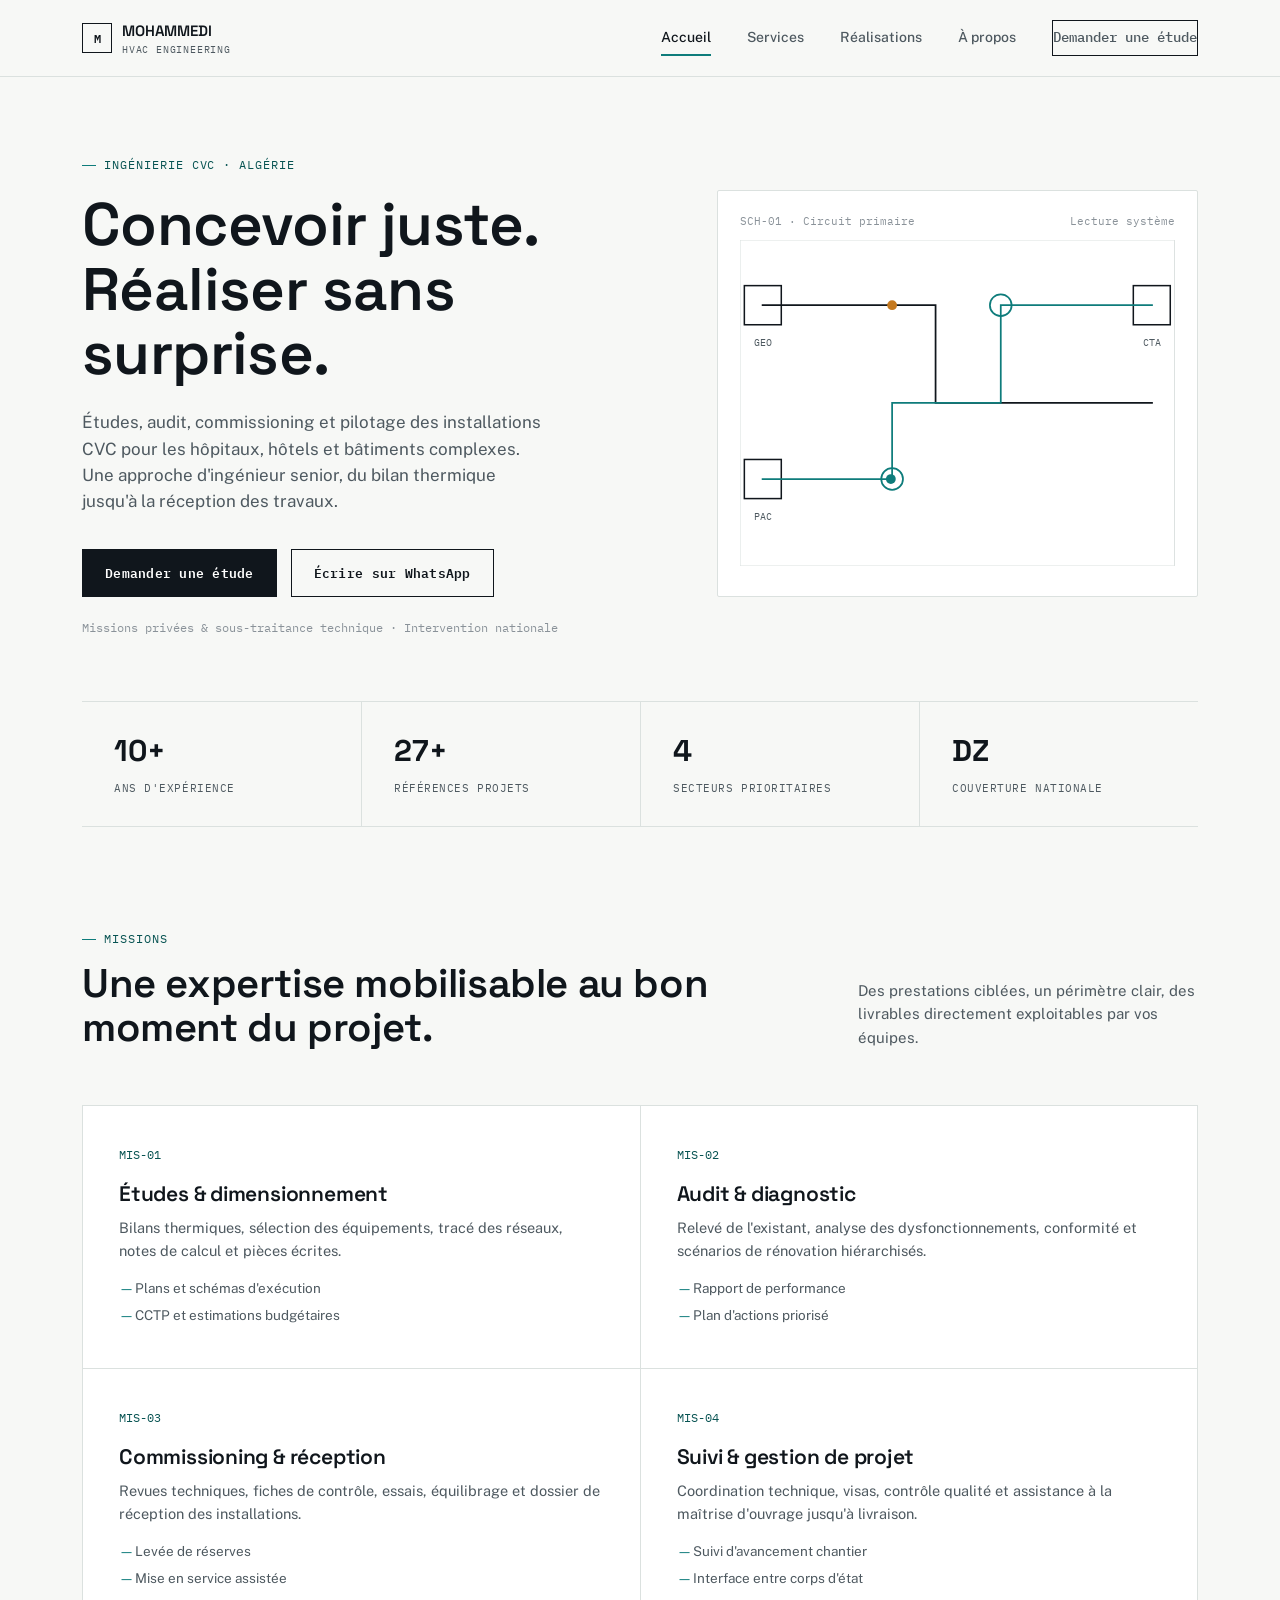
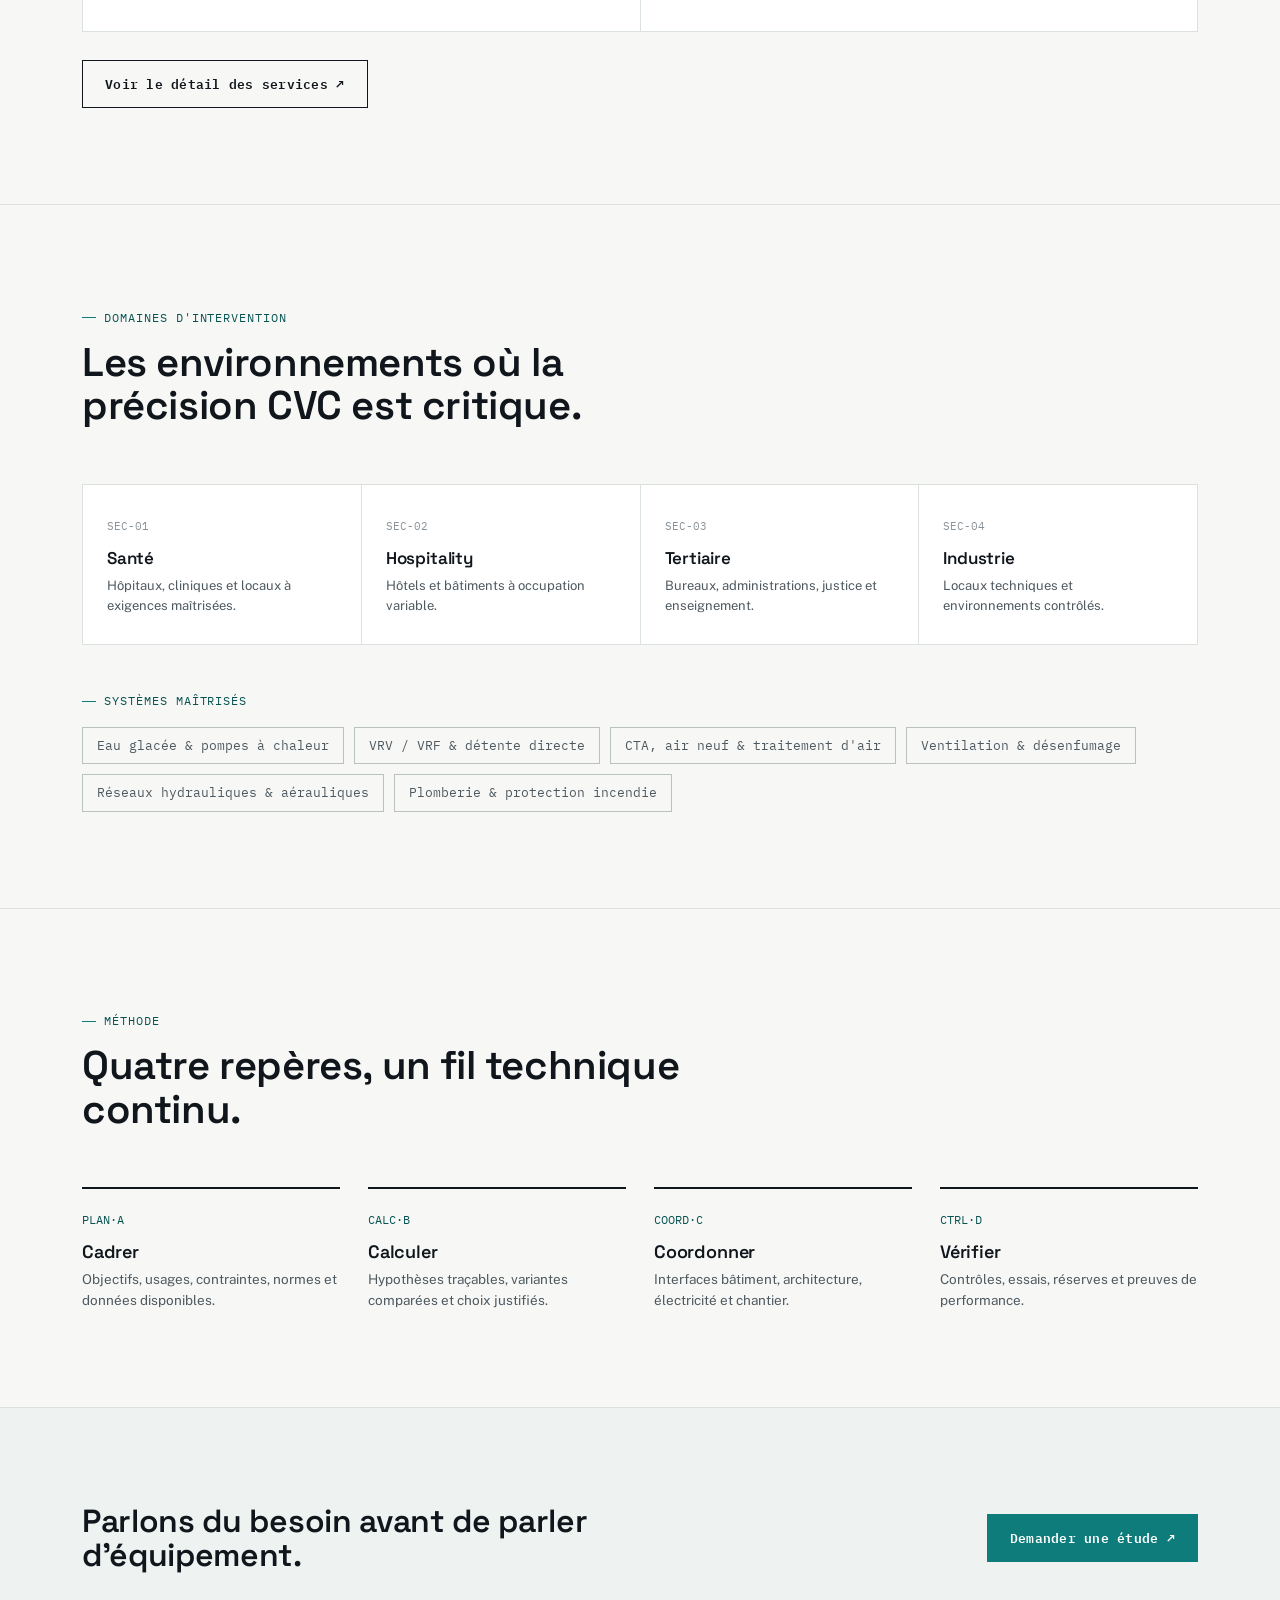
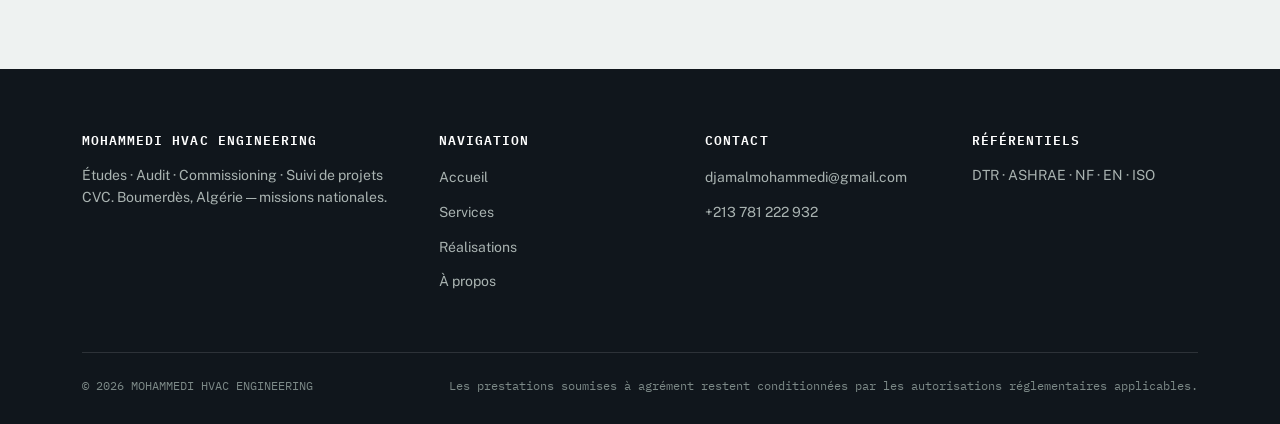
==== index.html @ 664d371e "Site MOHAMMEDI HVAC ENGINEERING" ====
<!doctype html>
<html lang="fr">
<head>
<meta charset="utf-8">
<meta name="viewport" content="width=device-width, initial-scale=1">
<title>MOHAMMEDI HVAC ENGINEERING — Ingénierie CVC en Algérie</title>
<meta name="description" content="Études, audit, commissioning et suivi de projets CVC pour la santé, l'hôtellerie et les bâtiments complexes. Ingénieur senior basé à Boumerdès, missions dans toute l'Algérie.">
<link rel="canonical" href="https://www.mohammedi-hvac-engineering.dz/">
<link rel="preconnect" href="https://fonts.googleapis.com">
<link rel="preconnect" href="https://fonts.gstatic.com" crossorigin>
<link href="https://fonts.googleapis.com/css2?family=Space+Grotesk:wght@500;600;700&family=Public+Sans:wght@400;500;600&family=IBM+Plex+Mono:wght@400;500;600&display=swap" rel="stylesheet">
<link rel="stylesheet" href="styles.css">
<link rel="stylesheet" href="components.css">
</head>
<body>

<header class="site-header">
  <div class="wrap">
    <a class="logo" href="index.html">
      <span class="logo-mark">M</span>
      <span>MOHAMMEDI<br><small>HVAC Engineering</small></span>
    </a>
    <nav class="main-nav" aria-label="Navigation principale">
      <a href="index.html" aria-current="page">Accueil</a>
      <a href="services.html">Services</a>
      <a href="realisations.html">Réalisations</a>
      <a href="apropos.html">À propos</a>
      <a href="contact.html" class="nav-cta">Demander une étude</a>
    </nav>
    <button class="nav-toggle" aria-label="Ouvrir le menu" aria-expanded="false">
      <span></span><span></span><span></span>
    </button>
  </div>
</header>

<main>

  <!-- HERO -->
  <section class="hero">
    <div class="wrap hero-grid">
      <div>
        <span class="tag">Ingénierie CVC · Algérie</span>
        <h1>Concevoir juste.<br>Réaliser sans surprise.</h1>
        <p class="lede">Études, audit, commissioning et pilotage des installations CVC pour les hôpitaux, hôtels et bâtiments complexes. Une approche d'ingénieur senior, du bilan thermique jusqu'à la réception des travaux.</p>
        <div class="hero-actions">
          <a href="contact.html" class="btn btn-primary">Demander une étude</a>
          <a href="https://wa.me/213781222932" class="btn btn-ghost">Écrire sur WhatsApp</a>
        </div>
        <p class="hero-note">Missions privées &amp; sous-traitance technique · Intervention nationale</p>
      </div>

      <div class="hero-diagram" aria-hidden="true">
        <div class="diagram-label"><span>SCH-01 · Circuit primaire</span><span>Lecture système</span></div>
        <svg viewBox="0 0 400 300" xmlns="http://www.w3.org/2000/svg">
          <defs>
            <path id="pipeA" d="M20,60 H180 V150 H380" fill="none"/>
            <path id="pipeB" d="M20,220 H140 V150 H240 V60 H380" fill="none"/>
          </defs>
          <!-- grille -->
          <g stroke="#DBE1DF" stroke-width="1">
            <line x1="0" y1="0" x2="400" y2="0"/><line x1="0" y1="300" x2="400" y2="300"/>
            <line x1="0" y1="0" x2="0" y2="300"/><line x1="400" y1="0" x2="400" y2="300"/>
          </g>
          <!-- équipements -->
          <rect x="4" y="42" width="34" height="36" fill="#FFFFFF" stroke="#10161C" stroke-width="1.4"/>
          <text x="21" y="98" font-family="IBM Plex Mono" font-size="9" fill="#4E5960" text-anchor="middle">GEO</text>

          <rect x="4" y="202" width="34" height="36" fill="#FFFFFF" stroke="#10161C" stroke-width="1.4"/>
          <text x="21" y="258" font-family="IBM Plex Mono" font-size="9" fill="#4E5960" text-anchor="middle">PAC</text>

          <circle cx="240" cy="60" r="10" fill="#FFFFFF" stroke="#0E7C7B" stroke-width="1.6"/>
          <circle cx="140" cy="220" r="10" fill="#FFFFFF" stroke="#0E7C7B" stroke-width="1.6"/>

          <rect x="362" y="42" width="34" height="36" fill="#FFFFFF" stroke="#10161C" stroke-width="1.4"/>
          <text x="379" y="98" font-family="IBM Plex Mono" font-size="9" fill="#4E5960" text-anchor="middle">CTA</text>

          <!-- tracés -->
          <path d="M20,60 H180 V150 H380" fill="none" stroke="#10161C" stroke-width="1.6"/>
          <path d="M20,220 H140 V150 H240 V60 H380" fill="none" stroke="#0E7C7B" stroke-width="1.6"/>

          <circle r="4.5" fill="#C4791F">
            <animateMotion dur="6s" repeatCount="indefinite" path="M20,60 H180 V150 H380"/>
          </circle>
          <circle r="4.5" fill="#0E7C7B">
            <animateMotion dur="7s" repeatCount="indefinite" path="M20,220 H140 V150 H240 V60 H380"/>
          </circle>
        </svg>
      </div>
    </div>

    <div class="wrap">
      <div class="stats-bar">
        <div><b>10+</b><span>Ans d'expérience</span></div>
        <div><b>27+</b><span>Références projets</span></div>
        <div><b>4</b><span>Secteurs prioritaires</span></div>
        <div><b>DZ</b><span>Couverture nationale</span></div>
      </div>
    </div>
  </section>

  <!-- SERVICES -->
  <section id="services">
    <div class="wrap">
      <div class="section-head">
        <div>
          <span class="tag">Missions</span>
          <h2>Une expertise mobilisable au bon moment du projet.</h2>
        </div>
        <p class="desc">Des prestations ciblées, un périmètre clair, des livrables directement exploitables par vos équipes.</p>
      </div>

      <div class="service-grid">
        <div class="service-card">
          <span class="code">MIS-01</span>
          <h3>Études &amp; dimensionnement</h3>
          <p>Bilans thermiques, sélection des équipements, tracé des réseaux, notes de calcul et pièces écrites.</p>
          <ul>
            <li>Plans et schémas d'exécution</li>
            <li>CCTP et estimations budgétaires</li>
          </ul>
        </div>
        <div class="service-card">
          <span class="code">MIS-02</span>
          <h3>Audit &amp; diagnostic</h3>
          <p>Relevé de l'existant, analyse des dysfonctionnements, conformité et scénarios de rénovation hiérarchisés.</p>
          <ul>
            <li>Rapport de performance</li>
            <li>Plan d'actions priorisé</li>
          </ul>
        </div>
        <div class="service-card">
          <span class="code">MIS-03</span>
          <h3>Commissioning &amp; réception</h3>
          <p>Revues techniques, fiches de contrôle, essais, équilibrage et dossier de réception des installations.</p>
          <ul>
            <li>Levée de réserves</li>
            <li>Mise en service assistée</li>
          </ul>
        </div>
        <div class="service-card">
          <span class="code">MIS-04</span>
          <h3>Suivi &amp; gestion de projet</h3>
          <p>Coordination technique, visas, contrôle qualité et assistance à la maîtrise d'ouvrage jusqu'à livraison.</p>
          <ul>
            <li>Suivi d'avancement chantier</li>
            <li>Interface entre corps d'état</li>
          </ul>
        </div>
      </div>

      <p style="margin-top:28px;"><a href="services.html" class="btn btn-ghost">Voir le détail des services ↗</a></p>
    </div>
  </section>

  <!-- SECTEURS -->
  <section id="secteurs">
    <div class="wrap">
      <div class="section-head">
        <div>
          <span class="tag">Domaines d'intervention</span>
          <h2>Les environnements où la précision CVC est critique.</h2>
        </div>
      </div>

      <div class="sector-grid">
        <div class="sector-card">
          <span class="code">SEC-01</span>
          <h4>Santé</h4>
          <p>Hôpitaux, cliniques et locaux à exigences maîtrisées.</p>
        </div>
        <div class="sector-card">
          <span class="code">SEC-02</span>
          <h4>Hospitality</h4>
          <p>Hôtels et bâtiments à occupation variable.</p>
        </div>
        <div class="sector-card">
          <span class="code">SEC-03</span>
          <h4>Tertiaire</h4>
          <p>Bureaux, administrations, justice et enseignement.</p>
        </div>
        <div class="sector-card">
          <span class="code">SEC-04</span>
          <h4>Industrie</h4>
          <p>Locaux techniques et environnements contrôlés.</p>
        </div>
      </div>

      <div style="margin-top:40px;">
        <span class="tag" style="margin-bottom:16px; display:inline-flex;">Systèmes maîtrisés</span>
        <div class="system-tags">
          <span>Eau glacée &amp; pompes à chaleur</span>
          <span>VRV / VRF &amp; détente directe</span>
          <span>CTA, air neuf &amp; traitement d'air</span>
          <span>Ventilation &amp; désenfumage</span>
          <span>Réseaux hydrauliques &amp; aérauliques</span>
          <span>Plomberie &amp; protection incendie</span>
        </div>
      </div>
    </div>
  </section>

  <!-- MÉTHODE -->
  <section id="methode">
    <div class="wrap">
      <div class="section-head">
        <div>
          <span class="tag">Méthode</span>
          <h2>Quatre repères, un fil technique continu.</h2>
        </div>
      </div>

      <div class="method-list">
        <div class="method-item">
          <span class="code">PLAN·A</span>
          <h4>Cadrer</h4>
          <p>Objectifs, usages, contraintes, normes et données disponibles.</p>
        </div>
        <div class="method-item">
          <span class="code">CALC·B</span>
          <h4>Calculer</h4>
          <p>Hypothèses traçables, variantes comparées et choix justifiés.</p>
        </div>
        <div class="method-item">
          <span class="code">COORD·C</span>
          <h4>Coordonner</h4>
          <p>Interfaces bâtiment, architecture, électricité et chantier.</p>
        </div>
        <div class="method-item">
          <span class="code">CTRL·D</span>
          <h4>Vérifier</h4>
          <p>Contrôles, essais, réserves et preuves de performance.</p>
        </div>
      </div>
    </div>
  </section>

  <!-- CTA -->
  <section class="cta-band">
    <div class="wrap cta-inner">
      <h2>Parlons du besoin avant de parler d'équipement.</h2>
      <a href="contact.html" class="btn btn-accent">Demander une étude ↗</a>
    </div>
  </section>

</main>

<footer class="site-footer">
  <div class="wrap">
    <div class="footer-top">
      <div>
        <h4>MOHAMMEDI HVAC ENGINEERING</h4>
        <p>Études · Audit · Commissioning · Suivi de projets CVC. Boumerdès, Algérie — missions nationales.</p>
      </div>
      <div>
        <h4>Navigation</h4>
        <ul>
          <li><a href="index.html">Accueil</a></li>
          <li><a href="services.html">Services</a></li>
          <li><a href="realisations.html">Réalisations</a></li>
          <li><a href="apropos.html">À propos</a></li>
        </ul>
      </div>
      <div>
        <h4>Contact</h4>
        <ul>
          <li><a href="mailto:djamalmohammedi@gmail.com">djamalmohammedi@gmail.com</a></li>
          <li><a href="https://wa.me/213781222932">+213 781 222 932</a></li>
        </ul>
      </div>
      <div>
        <h4>Référentiels</h4>
        <p>DTR · ASHRAE · NF · EN · ISO</p>
      </div>
    </div>
    <div class="footer-bottom">
      <span>© 2026 MOHAMMEDI HVAC ENGINEERING</span>
      <span>Les prestations soumises à agrément restent conditionnées par les autorisations réglementaires applicables.</span>
    </div>
  </div>
</footer>

<script src="nav.js"></script>
</body>
</html>
---- styles.css ----
/* ==========================================================================
   MOHAMMEDI HVAC ENGINEERING — design system
   Concept : feuille de calcul technique / plan d'exécution CVC
   ========================================================================== */

:root{
  --bg:        #F7F8F6;
  --surface:   #FFFFFF;
  --panel:     #EEF2F1;
  --ink:       #10161C;
  --ink-soft:  #4E5960;
  --ink-faint: #8A9299;
  --line:      #DBE1DF;
  --line-strong: #B9C2BF;
  --accent:    #0E7C7B;   /* eau glacée / teal technique */
  --accent-ink:#075352;
  --signal:    #C4791F;   /* cuivre / repère actif, usage rare */
  --radius:    2px;

  --font-display: "Space Grotesk", "Arial Narrow", sans-serif;
  --font-body:    "Public Sans", -apple-system, BlinkMacSystemFont, "Segoe UI", sans-serif;
  --font-mono:    "IBM Plex Mono", "SFMono-Regular", Consolas, monospace;
}

*{ box-sizing:border-box; }
html{ scroll-behavior:smooth; }
body{
  margin:0;
  background:var(--bg);
  color:var(--ink);
  font-family:var(--font-body);
  font-size:16px;
  line-height:1.55;
  -webkit-font-smoothing:antialiased;
}
img{ max-width:100%; display:block; }
a{ color:inherit; text-decoration:none; }
h1,h2,h3,h4{ font-family:var(--font-display); font-weight:600; line-height:1.08; margin:0; letter-spacing:-0.01em; }
p{ margin:0; }
ul{ margin:0; padding:0; list-style:none; }
button{ font-family:inherit; cursor:pointer; }

:focus-visible{ outline:2px solid var(--accent); outline-offset:3px; }

.wrap{ max-width:1180px; margin:0 auto; padding:0 32px; }
@media (max-width:640px){ .wrap{ padding:0 20px; } }

/* — eyebrow / code de repère type plan technique — */
.tag{
  font-family:var(--font-mono);
  font-size:12px;
  letter-spacing:.08em;
  text-transform:uppercase;
  color:var(--accent-ink);
  display:inline-flex;
  align-items:center;
  gap:8px;
}
.tag::before{
  content:"";
  width:14px; height:1px;
  background:var(--accent);
  display:inline-block;
}

/* ==========================================================================
   Header
   ========================================================================== */
.site-header{
  position:sticky; top:0; z-index:50;
  background:rgba(247,248,246,.92);
  backdrop-filter:blur(8px);
  border-bottom:1px solid var(--line);
}
.site-header .wrap{
  display:flex; align-items:center; justify-content:space-between;
  height:76px;
}
.logo{
  display:flex; align-items:center; gap:10px;
  font-family:var(--font-display); font-weight:600; font-size:15px;
  letter-spacing:-.01em;
}
.logo-mark{
  width:30px; height:30px;
  border:1.5px solid var(--ink);
  display:flex; align-items:center; justify-content:center;
  font-family:var(--font-mono); font-size:12px; font-weight:600;
  flex-shrink:0;
}
.logo small{
  display:block; font-family:var(--font-mono); font-weight:400;
  font-size:10px; letter-spacing:.08em; color:var(--ink-soft); text-transform:uppercase;
}
.main-nav{ display:flex; align-items:center; gap:36px; }
.main-nav a{
  font-size:14px; color:var(--ink-soft); font-weight:500;
  position:relative; padding:6px 0;
}
.main-nav a:hover, .main-nav a[aria-current="page"]{ color:var(--ink); }
.main-nav a[aria-current="page"]::after{
  content:""; position:absolute; left:0; right:0; bottom:-1px; height:2px; background:var(--accent);
}
.nav-cta{
  border:1px solid var(--ink); padding:9px 16px;
  font-size:13px; font-weight:600; font-family:var(--font-mono);
}
.nav-cta:hover{ background:var(--ink); color:var(--surface); }
.nav-toggle{ display:none; background:none; border:0; padding:8px; }
.nav-toggle span{ display:block; width:22px; height:2px; background:var(--ink); margin:5px 0; }

@media (max-width:900px){
  .main-nav{
    position:fixed; inset:76px 0 0 0; background:var(--surface);
    flex-direction:column; align-items:flex-start; gap:0;
    padding:12px 24px; transform:translateY(-8px); opacity:0; pointer-events:none;
    transition:opacity .2s ease, transform .2s ease;
  }
  .main-nav.open{ opacity:1; pointer-events:auto; transform:translateY(0); }
  .main-nav a{ width:100%; padding:16px 0; border-bottom:1px solid var(--line); font-size:16px; }
  .nav-cta{ margin-top:16px; text-align:center; }
  .nav-toggle{ display:block; }
}

/* ==========================================================================
   Boutons
   ========================================================================== */
.btn{
  display:inline-flex; align-items:center; gap:10px;
  font-family:var(--font-mono); font-size:13px; font-weight:600;
  letter-spacing:.02em; padding:13px 22px; border:1px solid var(--ink);
  transition:background .15s ease, color .15s ease, border-color .15s ease;
}
.btn-primary{ background:var(--ink); color:var(--surface); }
.btn-primary:hover{ background:var(--accent-ink); border-color:var(--accent-ink); }
.btn-ghost:hover{ background:var(--ink); color:var(--surface); }
.btn-accent{ background:var(--accent); border-color:var(--accent); color:var(--surface); }
.btn-accent:hover{ background:var(--accent-ink); border-color:var(--accent-ink); }

/* ==========================================================================
   Sections communes
   ========================================================================== */
section{ padding:96px 0; border-bottom:1px solid var(--line); }
section:last-of-type{ border-bottom:none; }
.section-head{
  display:flex; justify-content:space-between; align-items:flex-end; gap:32px;
  margin-bottom:56px; flex-wrap:wrap;
}
.section-head h2{ font-size:clamp(28px,3.4vw,40px); max-width:640px; margin-top:14px; }
.section-head .desc{ max-width:340px; color:var(--ink-soft); font-size:15px; }

.grid-frame{
  border:1px solid var(--line); border-radius:var(--radius);
}

/* ==========================================================================
   Page hero générique (pages secondaires)
   ========================================================================== */
.page-hero{ padding:64px 0 56px; border-bottom:1px solid var(--line); }
.page-hero h1{ font-size:clamp(32px,4.4vw,52px); margin-top:16px; max-width:760px; }
.page-hero .lede{ margin-top:20px; max-width:620px; color:var(--ink-soft); font-size:17px; }
.breadcrumb{ font-family:var(--font-mono); font-size:12px; color:var(--ink-faint); margin-bottom:10px; }
.breadcrumb a:hover{ color:var(--accent-ink); }

/* ==========================================================================
   Footer
   ========================================================================== */
.site-footer{ background:var(--ink); color:#C9D1CF; padding:64px 0 28px; }
.footer-top{
  display:grid; grid-template-columns:1.4fr 1fr 1fr 1fr; gap:40px;
  padding-bottom:48px; border-bottom:1px solid rgba(255,255,255,.12);
}
.footer-top h4{ color:#fff; font-size:13px; font-family:var(--font-mono); text-transform:uppercase; letter-spacing:.08em; margin-bottom:18px; }
.footer-top a, .footer-top p{ color:#A9B3B1; font-size:14px; }
.footer-top li{ margin-bottom:10px; }
.footer-top a:hover{ color:#fff; }
.footer-bottom{
  display:flex; justify-content:space-between; align-items:center; padding-top:24px;
  font-family:var(--font-mono); font-size:12px; color:#7C8987; flex-wrap:wrap; gap:12px;
}
@media (max-width:800px){
  .footer-top{ grid-template-columns:1fr 1fr; }
}
@media (max-width:520px){
  .footer-top{ grid-template-columns:1fr; }
}

/* ==========================================================================
   Utilitaires d'accessibilité / mouvement
   ========================================================================== */
@media (prefers-reduced-motion: reduce){
  *{ animation-duration:.001ms !important; animation-iteration-count:1 !important; transition-duration:.001ms !important; scroll-behavior:auto !important; }
}
---- components.css ----
/* ==========================================================================
   Hero (accueil)
   ========================================================================== */
.hero{ padding:72px 0 0; border-bottom:none; }
.hero-grid{
  display:grid; grid-template-columns:1.1fr .9fr; gap:48px; align-items:center;
  padding-bottom:64px;
}
.hero h1{
  font-size:clamp(36px,5vw,60px); margin-top:18px; max-width:600px;
}
.hero .lede{ margin-top:22px; max-width:460px; color:var(--ink-soft); font-size:17px; }
.hero-actions{ display:flex; gap:14px; margin-top:34px; flex-wrap:wrap; }
.hero-note{ margin-top:22px; font-family:var(--font-mono); font-size:12px; color:var(--ink-faint); }

.hero-diagram{
  border:1px solid var(--line); background:var(--surface); border-radius:var(--radius);
  padding:22px; position:relative;
}
.hero-diagram .diagram-label{
  font-family:var(--font-mono); font-size:11px; color:var(--ink-faint);
  display:flex; justify-content:space-between; margin-bottom:10px;
}
.flow-dot{ animation:travel 6s linear infinite; }
.flow-dot2{ animation:travel2 7s linear infinite; }
@keyframes travel{
  0%{ offset-distance:0%; }
  100%{ offset-distance:100%; }
}
@keyframes travel2{
  0%{ offset-distance:0%; }
  100%{ offset-distance:100%; }
}

@media (max-width:900px){
  .hero-grid{ grid-template-columns:1fr; }
}

/* ==========================================================================
   Barre de repères chiffrés
   ========================================================================== */
.stats-bar{
  display:grid; grid-template-columns:repeat(4,1fr);
  border-top:1px solid var(--line); border-bottom:1px solid var(--line);
}
.stats-bar div{
  padding:26px 32px; border-left:1px solid var(--line);
}
.stats-bar div:first-child{ border-left:none; }
.stats-bar b{ font-family:var(--font-display); font-size:30px; display:block; }
.stats-bar span{ font-family:var(--font-mono); font-size:11px; color:var(--ink-soft); text-transform:uppercase; letter-spacing:.05em; }
@media (max-width:800px){
  .stats-bar{ grid-template-columns:repeat(2,1fr); }
  .stats-bar div:nth-child(3){ border-left:none; }
}

/* ==========================================================================
   Cartes services
   ========================================================================== */
.service-grid{ display:grid; grid-template-columns:repeat(2,1fr); gap:1px; background:var(--line); border:1px solid var(--line); }
.service-card{ background:var(--surface); padding:36px; position:relative; }
.service-card .code{ font-family:var(--font-mono); font-size:12px; color:var(--accent-ink); }
.service-card h3{ font-size:21px; margin-top:16px; }
.service-card p{ margin-top:12px; color:var(--ink-soft); font-size:14.5px; }
.service-card ul{ margin-top:16px; }
.service-card li{ font-size:13.5px; color:var(--ink-soft); padding-left:16px; position:relative; margin-bottom:6px; }
.service-card li::before{ content:"—"; position:absolute; left:0; color:var(--accent); }
@media (max-width:700px){ .service-grid{ grid-template-columns:1fr; } }

/* ==========================================================================
   Secteurs
   ========================================================================== */
.sector-grid{ display:grid; grid-template-columns:repeat(4,1fr); gap:1px; background:var(--line); border:1px solid var(--line); }
.sector-card{ background:var(--surface); padding:28px 24px; }
.sector-card .code{ font-family:var(--font-mono); font-size:11px; color:var(--ink-faint); }
.sector-card h4{ font-size:17px; margin-top:12px; }
.sector-card p{ font-size:13px; color:var(--ink-soft); margin-top:8px; }
@media (max-width:900px){ .sector-grid{ grid-template-columns:repeat(2,1fr); } }

/* ==========================================================================
   Méthode (repères de plan : PLAN / CALC / COORD / CTRL)
   ========================================================================== */
.method-list{ display:grid; grid-template-columns:repeat(4,1fr); gap:28px; }
.method-item{ border-top:2px solid var(--ink); padding-top:18px; }
.method-item .code{ font-family:var(--font-mono); font-size:12px; color:var(--accent-ink); }
.method-item h4{ font-size:18px; margin-top:10px; }
.method-item p{ font-size:13.5px; color:var(--ink-soft); margin-top:8px; }
@media (max-width:800px){ .method-list{ grid-template-columns:1fr 1fr; } }
@media (max-width:520px){ .method-list{ grid-template-columns:1fr; } }

/* ==========================================================================
   Systèmes maîtrisés (tags techniques)
   ========================================================================== */
.system-tags{ display:flex; flex-wrap:wrap; gap:10px; }
.system-tags span{
  font-family:var(--font-mono); font-size:12.5px; border:1px solid var(--line-strong);
  padding:8px 14px; color:var(--ink-soft);
}

/* ==========================================================================
   Réalisations — cartes illustrées (schémas au trait, pas de photos)
   ========================================================================== */
.project-grid{ display:grid; grid-template-columns:repeat(3,1fr); gap:24px; }
.project-card{ border:1px solid var(--line); background:var(--surface); }
.project-card .illus{
  aspect-ratio:4/3; border-bottom:1px solid var(--line); background:var(--panel);
  display:flex; align-items:center; justify-content:center; padding:24px;
}
.project-card .illus svg{ width:100%; height:100%; }
.project-card .info{ padding:20px 22px 24px; }
.project-card .cat{ font-family:var(--font-mono); font-size:11px; color:var(--accent-ink); text-transform:uppercase; letter-spacing:.05em; }
.project-card h3{ font-size:17px; margin-top:10px; }
.project-card p{ font-size:13.5px; color:var(--ink-soft); margin-top:8px; }
@media (max-width:900px){ .project-grid{ grid-template-columns:1fr 1fr; } }
@media (max-width:600px){ .project-grid{ grid-template-columns:1fr; } }

/* ==========================================================================
   Bio / à propos
   ========================================================================== */
.bio-grid{ display:grid; grid-template-columns:.8fr 1.2fr; gap:56px; align-items:start; }
.bio-card{ border:1px solid var(--line); padding:28px; background:var(--surface); }
.bio-card .initials{
  width:56px; height:56px; border:1.5px solid var(--ink); display:flex; align-items:center; justify-content:center;
  font-family:var(--font-display); font-weight:600; font-size:18px; margin-bottom:18px;
}
.bio-card h3{ font-size:20px; }
.bio-card .role{ font-family:var(--font-mono); font-size:12px; color:var(--ink-soft); margin-top:6px; }
.bio-card .refs{ margin-top:20px; font-family:var(--font-mono); font-size:11.5px; color:var(--ink-faint); border-top:1px solid var(--line); padding-top:16px; }
.bio-body p{ color:var(--ink-soft); margin-bottom:16px; font-size:15.5px; }
.bio-body p:last-child{ margin-bottom:0; }
@media (max-width:800px){ .bio-grid{ grid-template-columns:1fr; } }

.timeline{ margin-top:8px; }
.timeline li{
  display:grid; grid-template-columns:120px 1fr; gap:20px; padding:16px 0; border-top:1px solid var(--line);
}
.timeline li:last-child{ border-bottom:1px solid var(--line); }
.timeline .yr{ font-family:var(--font-mono); font-size:13px; color:var(--accent-ink); }
.timeline .txt{ font-size:14.5px; color:var(--ink-soft); }

/* ==========================================================================
   Contact
   ========================================================================== */
.contact-grid{ display:grid; grid-template-columns:.85fr 1.15fr; gap:56px; }
.contact-info h2{ font-size:clamp(26px,3vw,34px); }
.contact-info .lede{ margin-top:16px; color:var(--ink-soft); font-size:15.5px; max-width:420px; }
.contact-line{ display:flex; align-items:center; gap:12px; margin-top:22px; font-family:var(--font-mono); font-size:14px; }
.contact-line a:hover{ color:var(--accent-ink); }
.contact-meta{ margin-top:40px; padding-top:24px; border-top:1px solid var(--line); font-size:13.5px; color:var(--ink-soft); }

.form-panel{ border:1px solid var(--line); background:var(--surface); padding:32px; }
.field{ margin-bottom:20px; }
.field label{ display:block; font-family:var(--font-mono); font-size:11.5px; text-transform:uppercase; letter-spacing:.05em; color:var(--ink-soft); margin-bottom:8px; }
.field input, .field select, .field textarea{
  width:100%; border:1px solid var(--line-strong); background:var(--bg); padding:12px 14px;
  font-family:var(--font-body); font-size:14.5px; color:var(--ink); border-radius:var(--radius);
}
.field textarea{ resize:vertical; min-height:110px; }
.field input:focus, .field select:focus, .field textarea:focus{ outline:2px solid var(--accent); outline-offset:1px; border-color:var(--accent); }
.form-actions{ display:flex; gap:12px; flex-wrap:wrap; margin-top:6px; }
.form-note{ margin-top:16px; font-size:12.5px; color:var(--ink-faint); }
.form-status{ margin-top:14px; font-family:var(--font-mono); font-size:12.5px; color:var(--accent-ink); min-height:16px; }
@media (max-width:800px){ .contact-grid{ grid-template-columns:1fr; } }

/* ==========================================================================
   CTA bande finale
   ========================================================================== */
.cta-band{ background:var(--panel); text-align:left; }
.cta-inner{ display:flex; justify-content:space-between; align-items:center; gap:24px; flex-wrap:wrap; }
.cta-inner h2{ font-size:clamp(24px,3vw,32px); max-width:520px; }
@media (max-width:700px){ .cta-inner{ flex-direction:column; align-items:flex-start; } }
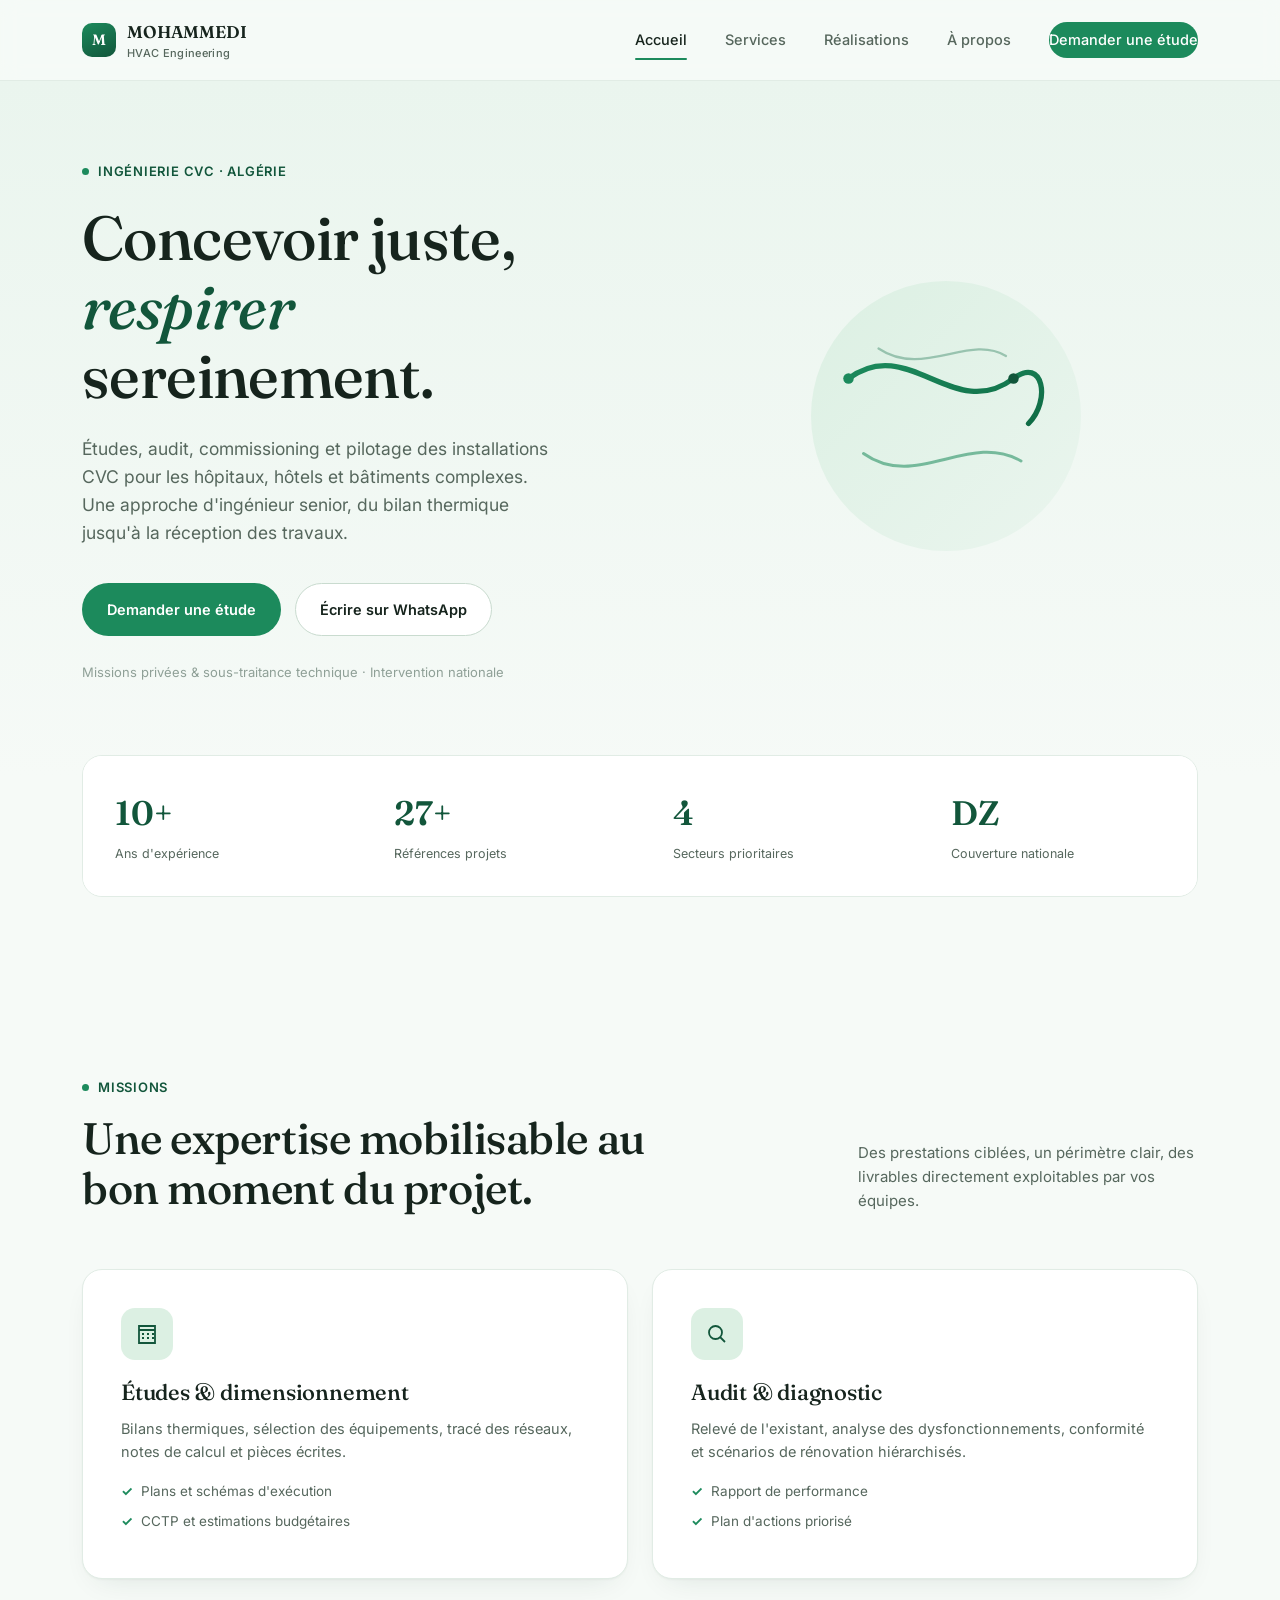
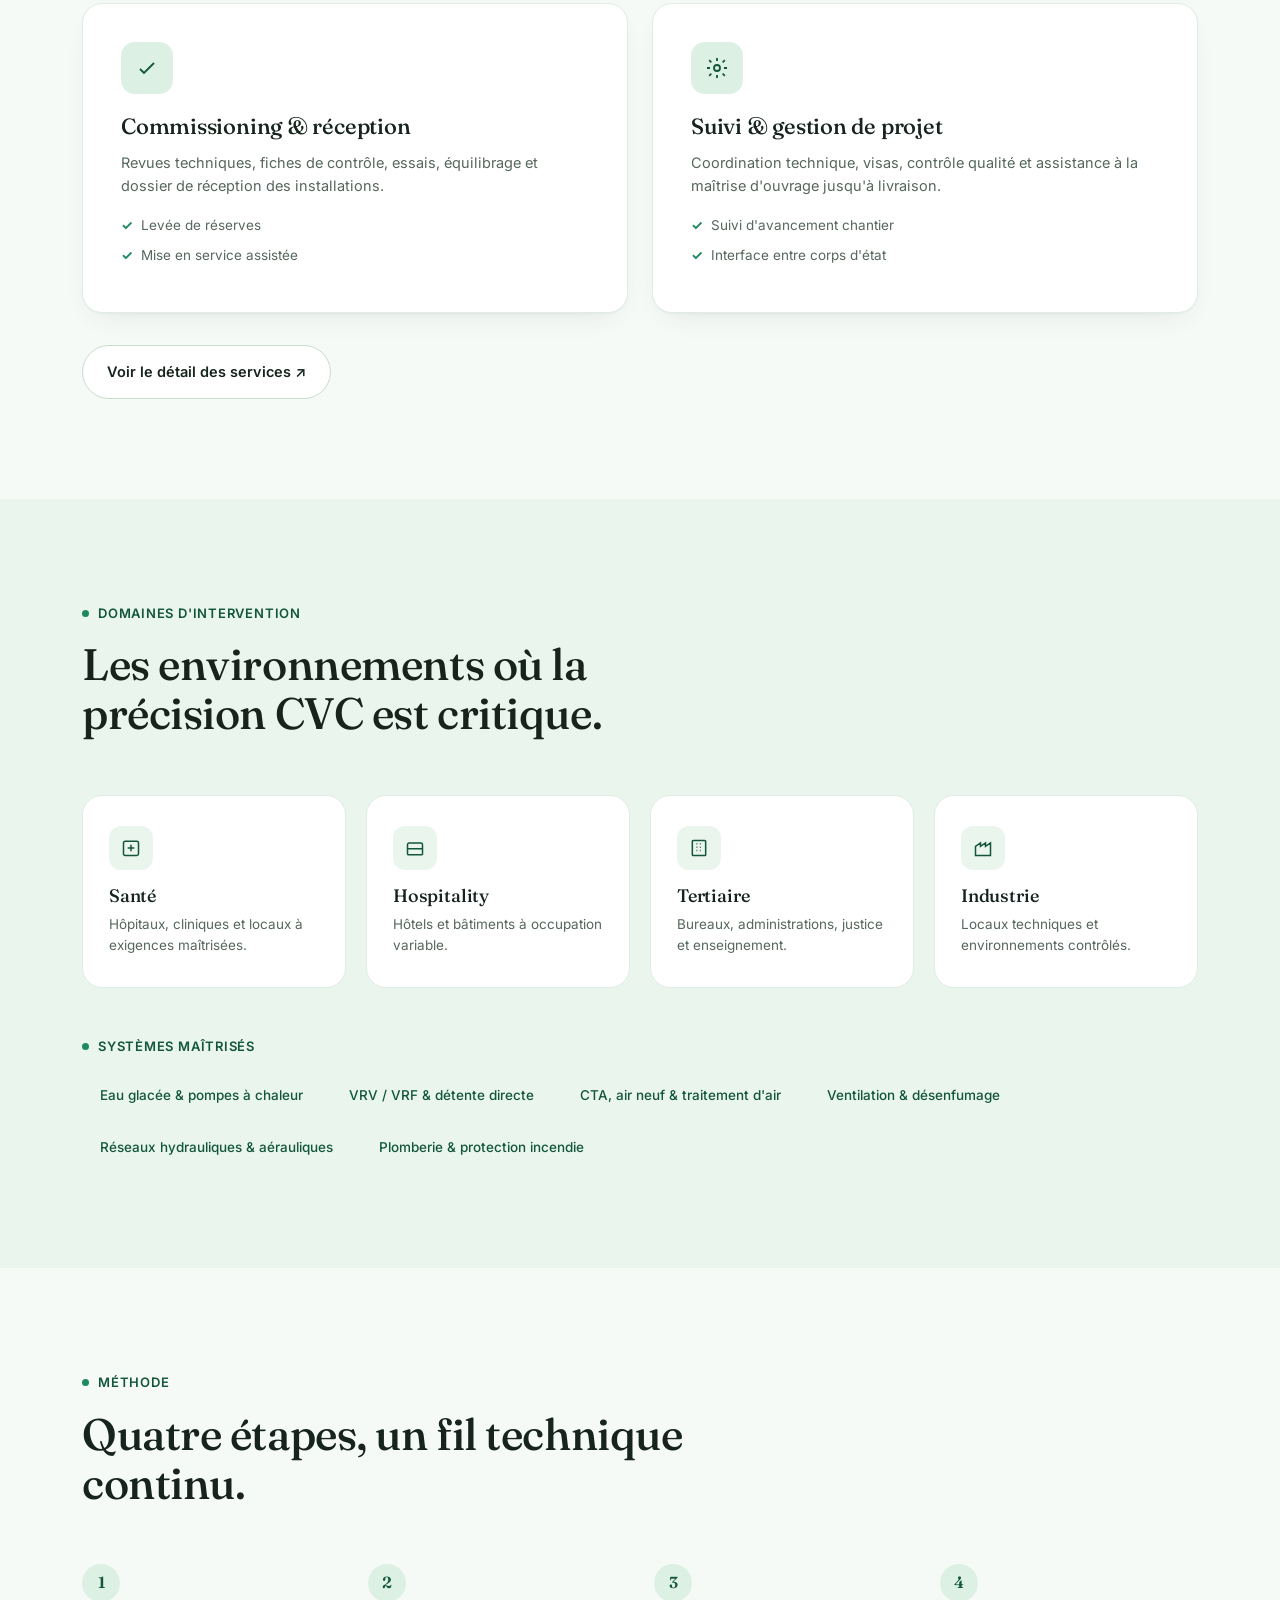
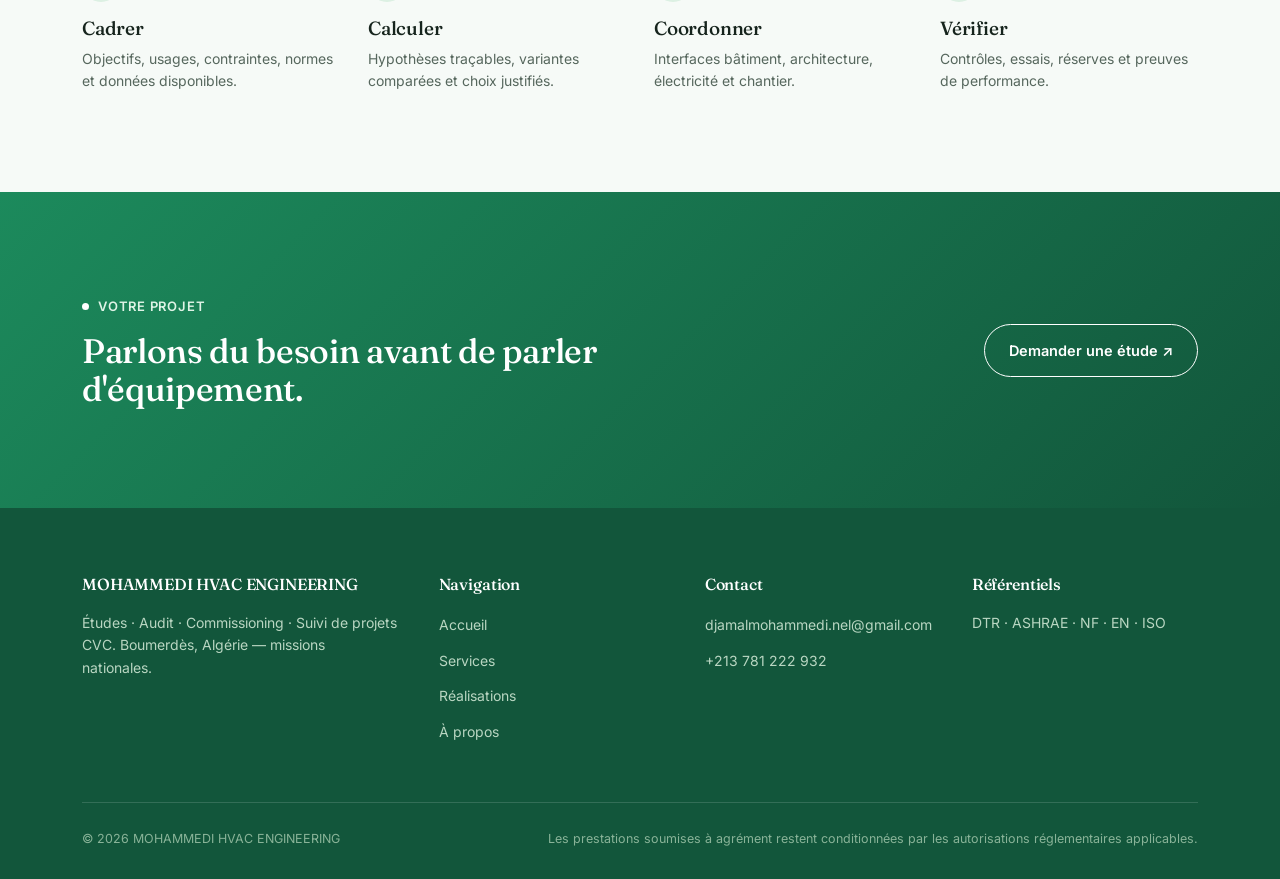
==== commit 4c3709be: "Refonte design : clair, doux, vert energie, sans schemas techniques; correction email" ====
--- a/index.html
+++ b/index.html
@@ -8,7 +8,7 @@
 <link rel="canonical" href="https://www.mohammedi-hvac-engineering.dz/">
 <link rel="preconnect" href="https://fonts.googleapis.com">
 <link rel="preconnect" href="https://fonts.gstatic.com" crossorigin>
-<link href="https://fonts.googleapis.com/css2?family=Space+Grotesk:wght@500;600;700&family=Public+Sans:wght@400;500;600&family=IBM+Plex+Mono:wght@400;500;600&display=swap" rel="stylesheet">
+<link href="https://fonts.googleapis.com/css2?family=Fraunces:opsz,wght@9..144,400;9..144,500;9..144,600&family=Inter:wght@400;500;600;700&display=swap" rel="stylesheet">
 <link rel="stylesheet" href="styles.css">
 <link rel="stylesheet" href="components.css">
 </head>
@@ -39,8 +39,8 @@
   <section class="hero">
     <div class="wrap hero-grid">
       <div>
-        <span class="tag">Ingénierie CVC · Algérie</span>
-        <h1>Concevoir juste.<br>Réaliser sans surprise.</h1>
+        <span class="eyebrow">Ingénierie CVC · Algérie</span>
+        <h1>Concevoir juste,<br><em>respirer</em> sereinement.</h1>
         <p class="lede">Études, audit, commissioning et pilotage des installations CVC pour les hôpitaux, hôtels et bâtiments complexes. Une approche d'ingénieur senior, du bilan thermique jusqu'à la réception des travaux.</p>
         <div class="hero-actions">
           <a href="contact.html" class="btn btn-primary">Demander une étude</a>
@@ -49,46 +49,35 @@
         <p class="hero-note">Missions privées &amp; sous-traitance technique · Intervention nationale</p>
       </div>
 
-      <div class="hero-diagram" aria-hidden="true">
-        <div class="diagram-label"><span>SCH-01 · Circuit primaire</span><span>Lecture système</span></div>
-        <svg viewBox="0 0 400 300" xmlns="http://www.w3.org/2000/svg">
+      <div class="hero-art" aria-hidden="true">
+        <svg viewBox="0 0 400 400" xmlns="http://www.w3.org/2000/svg">
           <defs>
-            <path id="pipeA" d="M20,60 H180 V150 H380" fill="none"/>
-            <path id="pipeB" d="M20,220 H140 V150 H240 V60 H380" fill="none"/>
+            <linearGradient id="g1" x1="0" y1="0" x2="1" y2="1">
+              <stop offset="0%" stop-color="#1C8A5C"/>
+              <stop offset="100%" stop-color="#0F6B45"/>
+            </linearGradient>
+            <linearGradient id="g2" x1="0" y1="0" x2="1" y2="1">
+              <stop offset="0%" stop-color="#DCF0E3"/>
+              <stop offset="100%" stop-color="#EAF5EE"/>
+            </linearGradient>
           </defs>
-          <!-- grille -->
-          <g stroke="#DBE1DF" stroke-width="1">
-            <line x1="0" y1="0" x2="400" y2="0"/><line x1="0" y1="300" x2="400" y2="300"/>
-            <line x1="0" y1="0" x2="0" y2="300"/><line x1="400" y1="0" x2="400" y2="300"/>
+          <circle cx="200" cy="200" r="180" fill="url(#g2)"/>
+          <g class="ribbon" fill="none" stroke="url(#g1)" stroke-width="7" stroke-linecap="round">
+            <path d="M70,150 C150,90 210,210 290,150 C330,120 340,180 310,210"/>
           </g>
-          <!-- équipements -->
-          <rect x="4" y="42" width="34" height="36" fill="#FFFFFF" stroke="#10161C" stroke-width="1.4"/>
-          <text x="21" y="98" font-family="IBM Plex Mono" font-size="9" fill="#4E5960" text-anchor="middle">GEO</text>
-
-          <rect x="4" y="202" width="34" height="36" fill="#FFFFFF" stroke="#10161C" stroke-width="1.4"/>
-          <text x="21" y="258" font-family="IBM Plex Mono" font-size="9" fill="#4E5960" text-anchor="middle">PAC</text>
-
-          <circle cx="240" cy="60" r="10" fill="#FFFFFF" stroke="#0E7C7B" stroke-width="1.6"/>
-          <circle cx="140" cy="220" r="10" fill="#FFFFFF" stroke="#0E7C7B" stroke-width="1.6"/>
-
-          <rect x="362" y="42" width="34" height="36" fill="#FFFFFF" stroke="#10161C" stroke-width="1.4"/>
-          <text x="379" y="98" font-family="IBM Plex Mono" font-size="9" fill="#4E5960" text-anchor="middle">CTA</text>
-
-          <!-- tracés -->
-          <path d="M20,60 H180 V150 H380" fill="none" stroke="#10161C" stroke-width="1.6"/>
-          <path d="M20,220 H140 V150 H240 V60 H380" fill="none" stroke="#0E7C7B" stroke-width="1.6"/>
-
-          <circle r="4.5" fill="#C4791F">
-            <animateMotion dur="6s" repeatCount="indefinite" path="M20,60 H180 V150 H380"/>
-          </circle>
-          <circle r="4.5" fill="#0E7C7B">
-            <animateMotion dur="7s" repeatCount="indefinite" path="M20,220 H140 V150 H240 V60 H380"/>
-          </circle>
+          <g class="ribbon-2" fill="none" stroke="#1C8A5C" stroke-width="4" stroke-linecap="round" opacity=".55">
+            <path d="M90,250 C160,300 230,220 300,260"/>
+          </g>
+          <g class="ribbon" fill="none" stroke="#0F6B45" stroke-width="3" stroke-linecap="round" opacity=".35">
+            <path d="M110,110 C170,150 230,90 280,120"/>
+          </g>
+          <circle cx="290" cy="150" r="7" fill="#12563B"/>
+          <circle cx="70" cy="150" r="7" fill="#1C8A5C"/>
         </svg>
       </div>
     </div>
 
-    <div class="wrap">
+    <div class="wrap" style="padding-bottom:76px;">
       <div class="stats-bar">
         <div><b>10+</b><span>Ans d'expérience</span></div>
         <div><b>27+</b><span>Références projets</span></div>
@@ -103,7 +92,7 @@
     <div class="wrap">
       <div class="section-head">
         <div>
-          <span class="tag">Missions</span>
+          <span class="eyebrow">Missions</span>
           <h2>Une expertise mobilisable au bon moment du projet.</h2>
         </div>
         <p class="desc">Des prestations ciblées, un périmètre clair, des livrables directement exploitables par vos équipes.</p>
@@ -111,7 +100,7 @@
 
       <div class="service-grid">
         <div class="service-card">
-          <span class="code">MIS-01</span>
+          <div class="icon"><svg width="24" height="24" viewBox="0 0 24 24" fill="none" stroke="currentColor" stroke-width="1.8"><path d="M4 4h16v4H4zM7 12h2m3 0h2m3 0h2M7 16h2m3 0h2m3 0h2M4 8v13h16V8"/></svg></div>
           <h3>Études &amp; dimensionnement</h3>
           <p>Bilans thermiques, sélection des équipements, tracé des réseaux, notes de calcul et pièces écrites.</p>
           <ul>
@@ -120,7 +109,7 @@
           </ul>
         </div>
         <div class="service-card">
-          <span class="code">MIS-02</span>
+          <div class="icon"><svg width="24" height="24" viewBox="0 0 24 24" fill="none" stroke="currentColor" stroke-width="1.8"><circle cx="10.5" cy="10.5" r="6.5"/><path d="M20 20l-5-5"/></svg></div>
           <h3>Audit &amp; diagnostic</h3>
           <p>Relevé de l'existant, analyse des dysfonctionnements, conformité et scénarios de rénovation hiérarchisés.</p>
           <ul>
@@ -129,7 +118,7 @@
           </ul>
         </div>
         <div class="service-card">
-          <span class="code">MIS-03</span>
+          <div class="icon"><svg width="24" height="24" viewBox="0 0 24 24" fill="none" stroke="currentColor" stroke-width="1.8"><path d="M5 13l4 4L19 7"/></svg></div>
           <h3>Commissioning &amp; réception</h3>
           <p>Revues techniques, fiches de contrôle, essais, équilibrage et dossier de réception des installations.</p>
           <ul>
@@ -138,7 +127,7 @@
           </ul>
         </div>
         <div class="service-card">
-          <span class="code">MIS-04</span>
+          <div class="icon"><svg width="24" height="24" viewBox="0 0 24 24" fill="none" stroke="currentColor" stroke-width="1.8"><circle cx="12" cy="12" r="3"/><path d="M12 2v3M12 19v3M4.2 4.2l2.1 2.1M17.7 17.7l2.1 2.1M2 12h3M19 12h3M4.2 19.8l2.1-2.1M17.7 6.3l2.1-2.1"/></svg></div>
           <h3>Suivi &amp; gestion de projet</h3>
           <p>Coordination technique, visas, contrôle qualité et assistance à la maîtrise d'ouvrage jusqu'à livraison.</p>
           <ul>
@@ -148,45 +137,45 @@
         </div>
       </div>
 
-      <p style="margin-top:28px;"><a href="services.html" class="btn btn-ghost">Voir le détail des services ↗</a></p>
+      <p style="margin-top:32px;"><a href="services.html" class="btn btn-ghost">Voir le détail des services ↗</a></p>
     </div>
   </section>
 
   <!-- SECTEURS -->
-  <section id="secteurs">
+  <section id="secteurs" style="background:var(--panel);">
     <div class="wrap">
       <div class="section-head">
         <div>
-          <span class="tag">Domaines d'intervention</span>
+          <span class="eyebrow">Domaines d'intervention</span>
           <h2>Les environnements où la précision CVC est critique.</h2>
         </div>
       </div>
 
       <div class="sector-grid">
         <div class="sector-card">
-          <span class="code">SEC-01</span>
+          <div class="icon"><svg width="20" height="20" viewBox="0 0 24 24" fill="none" stroke="currentColor" stroke-width="1.8"><path d="M12 8v8M8 12h8"/><rect x="3" y="4" width="18" height="17" rx="2"/></svg></div>
           <h4>Santé</h4>
           <p>Hôpitaux, cliniques et locaux à exigences maîtrisées.</p>
         </div>
         <div class="sector-card">
-          <span class="code">SEC-02</span>
+          <div class="icon"><svg width="20" height="20" viewBox="0 0 24 24" fill="none" stroke="currentColor" stroke-width="1.8"><path d="M3 20V8a2 2 0 012-2h14a2 2 0 012 2v12M3 20h18M3 13h18"/></svg></div>
           <h4>Hospitality</h4>
           <p>Hôtels et bâtiments à occupation variable.</p>
         </div>
         <div class="sector-card">
-          <span class="code">SEC-03</span>
+          <div class="icon"><svg width="20" height="20" viewBox="0 0 24 24" fill="none" stroke="currentColor" stroke-width="1.8"><rect x="4" y="3" width="16" height="18" rx="1"/><path d="M9 7h1m3 0h1M9 11h1m3 0h1M9 15h1m3 0h1"/></svg></div>
           <h4>Tertiaire</h4>
           <p>Bureaux, administrations, justice et enseignement.</p>
         </div>
         <div class="sector-card">
-          <span class="code">SEC-04</span>
+          <div class="icon"><svg width="20" height="20" viewBox="0 0 24 24" fill="none" stroke="currentColor" stroke-width="1.8"><path d="M3 21V10l6-4v4l6-4v4l6-4v15H3z"/></svg></div>
           <h4>Industrie</h4>
           <p>Locaux techniques et environnements contrôlés.</p>
         </div>
       </div>
 
-      <div style="margin-top:40px;">
-        <span class="tag" style="margin-bottom:16px; display:inline-flex;">Systèmes maîtrisés</span>
+      <div style="margin-top:44px;">
+        <span class="eyebrow" style="margin-bottom:18px; display:inline-flex;">Systèmes maîtrisés</span>
         <div class="system-tags">
           <span>Eau glacée &amp; pompes à chaleur</span>
           <span>VRV / VRF &amp; détente directe</span>
@@ -204,29 +193,29 @@
     <div class="wrap">
       <div class="section-head">
         <div>
-          <span class="tag">Méthode</span>
-          <h2>Quatre repères, un fil technique continu.</h2>
+          <span class="eyebrow">Méthode</span>
+          <h2>Quatre étapes, un fil technique continu.</h2>
         </div>
       </div>
 
       <div class="method-list">
         <div class="method-item">
-          <span class="code">PLAN·A</span>
+          <div class="num">1</div>
           <h4>Cadrer</h4>
           <p>Objectifs, usages, contraintes, normes et données disponibles.</p>
         </div>
         <div class="method-item">
-          <span class="code">CALC·B</span>
+          <div class="num">2</div>
           <h4>Calculer</h4>
           <p>Hypothèses traçables, variantes comparées et choix justifiés.</p>
         </div>
         <div class="method-item">
-          <span class="code">COORD·C</span>
+          <div class="num">3</div>
           <h4>Coordonner</h4>
           <p>Interfaces bâtiment, architecture, électricité et chantier.</p>
         </div>
         <div class="method-item">
-          <span class="code">CTRL·D</span>
+          <div class="num">4</div>
           <h4>Vérifier</h4>
           <p>Contrôles, essais, réserves et preuves de performance.</p>
         </div>
@@ -237,8 +226,11 @@
   <!-- CTA -->
   <section class="cta-band">
     <div class="wrap cta-inner">
-      <h2>Parlons du besoin avant de parler d'équipement.</h2>
-      <a href="contact.html" class="btn btn-accent">Demander une étude ↗</a>
+      <div>
+        <span class="eyebrow">Votre projet</span>
+        <h2 style="margin-top:14px;">Parlons du besoin avant de parler d'équipement.</h2>
+      </div>
+      <a href="contact.html" class="btn btn-outline">Demander une étude ↗</a>
     </div>
   </section>
 
@@ -263,7 +255,7 @@
       <div>
         <h4>Contact</h4>
         <ul>
-          <li><a href="mailto:djamalmohammedi@gmail.com">djamalmohammedi@gmail.com</a></li>
+          <li><a href="mailto:djamalmohammedi.nel@gmail.com">djamalmohammedi.nel@gmail.com</a></li>
           <li><a href="https://wa.me/213781222932">+213 781 222 932</a></li>
         </ul>
       </div>
--- a/styles.css
+++ b/styles.css
@@ -1,25 +1,29 @@
 /* ==========================================================================
-   MOHAMMEDI HVAC ENGINEERING — design system
-   Concept : feuille de calcul technique / plan d'exécution CVC
+   MOHAMMEDI HVAC ENGINEERING — design system v2
+   Concept : clarté, air, fraîcheur — vert énergie sur fond clair
    ========================================================================== */
 
 :root{
-  --bg:        #F7F8F6;
-  --surface:   #FFFFFF;
-  --panel:     #EEF2F1;
-  --ink:       #10161C;
-  --ink-soft:  #4E5960;
-  --ink-faint: #8A9299;
-  --line:      #DBE1DF;
-  --line-strong: #B9C2BF;
-  --accent:    #0E7C7B;   /* eau glacée / teal technique */
-  --accent-ink:#075352;
-  --signal:    #C4791F;   /* cuivre / repère actif, usage rare */
-  --radius:    2px;
+  --bg:          #F6FAF7;
+  --surface:     #FFFFFF;
+  --panel:       #EAF5EE;
+  --panel-deep:  #DCEFE3;
+  --ink:         #16241D;
+  --ink-soft:    #56675D;
+  --ink-faint:   #8FA097;
+  --line:        #E1ECE5;
+  --line-strong: #C9DBCF;
+  --accent:      #1C8A5C;
+  --accent-deep: #12563B;
+  --accent-soft: #DCF0E3;
+  --gold:        #C9932F;
+  --radius-sm:   12px;
+  --radius:      20px;
+  --radius-lg:   28px;
+  --shadow:      0 1px 2px rgba(20,40,30,.04), 0 12px 32px -16px rgba(20,60,40,.14);
 
-  --font-display: "Space Grotesk", "Arial Narrow", sans-serif;
-  --font-body:    "Public Sans", -apple-system, BlinkMacSystemFont, "Segoe UI", sans-serif;
-  --font-mono:    "IBM Plex Mono", "SFMono-Regular", Consolas, monospace;
+  --font-display: "Fraunces", Georgia, serif;
+  --font-body:    "Inter", -apple-system, BlinkMacSystemFont, "Segoe UI", sans-serif;
 }
 
 *{ box-sizing:border-box; }
@@ -30,37 +34,38 @@
   color:var(--ink);
   font-family:var(--font-body);
   font-size:16px;
-  line-height:1.55;
+  line-height:1.6;
   -webkit-font-smoothing:antialiased;
 }
 img{ max-width:100%; display:block; }
 a{ color:inherit; text-decoration:none; }
-h1,h2,h3,h4{ font-family:var(--font-display); font-weight:600; line-height:1.08; margin:0; letter-spacing:-0.01em; }
+h1,h2,h3,h4{ font-family:var(--font-display); font-weight:500; line-height:1.12; margin:0; letter-spacing:-0.01em; }
 p{ margin:0; }
 ul{ margin:0; padding:0; list-style:none; }
 button{ font-family:inherit; cursor:pointer; }
 
-:focus-visible{ outline:2px solid var(--accent); outline-offset:3px; }
+:focus-visible{ outline:2px solid var(--accent); outline-offset:3px; border-radius:4px; }
 
 .wrap{ max-width:1180px; margin:0 auto; padding:0 32px; }
 @media (max-width:640px){ .wrap{ padding:0 20px; } }
 
-/* — eyebrow / code de repère type plan technique — */
-.tag{
-  font-family:var(--font-mono);
-  font-size:12px;
-  letter-spacing:.08em;
+/* — eyebrow doux, sans code technique — */
+.eyebrow{
+  font-size:13px;
+  font-weight:600;
+  letter-spacing:.06em;
   text-transform:uppercase;
-  color:var(--accent-ink);
+  color:var(--accent-deep);
   display:inline-flex;
   align-items:center;
-  gap:8px;
+  gap:9px;
 }
-.tag::before{
+.eyebrow::before{
   content:"";
-  width:14px; height:1px;
+  width:7px; height:7px; border-radius:50%;
   background:var(--accent);
   display:inline-block;
+  flex-shrink:0;
 }
 
 /* ==========================================================================
@@ -68,57 +73,59 @@
    ========================================================================== */
 .site-header{
   position:sticky; top:0; z-index:50;
-  background:rgba(247,248,246,.92);
-  backdrop-filter:blur(8px);
+  background:rgba(246,250,247,.9);
+  backdrop-filter:blur(10px);
   border-bottom:1px solid var(--line);
 }
 .site-header .wrap{
   display:flex; align-items:center; justify-content:space-between;
-  height:76px;
+  height:80px;
 }
 .logo{
-  display:flex; align-items:center; gap:10px;
-  font-family:var(--font-display); font-weight:600; font-size:15px;
-  letter-spacing:-.01em;
+  display:flex; align-items:center; gap:11px;
+  font-family:var(--font-display); font-weight:600; font-size:17px;
 }
 .logo-mark{
-  width:30px; height:30px;
-  border:1.5px solid var(--ink);
+  width:34px; height:34px; border-radius:10px;
+  background:linear-gradient(155deg,var(--accent) 0%,var(--accent-deep) 100%);
   display:flex; align-items:center; justify-content:center;
-  font-family:var(--font-mono); font-size:12px; font-weight:600;
+  color:#fff; font-family:var(--font-display); font-size:15px; font-weight:600;
   flex-shrink:0;
 }
 .logo small{
-  display:block; font-family:var(--font-mono); font-weight:400;
-  font-size:10px; letter-spacing:.08em; color:var(--ink-soft); text-transform:uppercase;
+  display:block; font-family:var(--font-body); font-weight:500;
+  font-size:11px; letter-spacing:.03em; color:var(--ink-soft);
 }
-.main-nav{ display:flex; align-items:center; gap:36px; }
+.main-nav{ display:flex; align-items:center; gap:38px; }
 .main-nav a{
-  font-size:14px; color:var(--ink-soft); font-weight:500;
+  font-size:14.5px; color:var(--ink-soft); font-weight:500;
   position:relative; padding:6px 0;
+  transition:color .15s ease;
 }
 .main-nav a:hover, .main-nav a[aria-current="page"]{ color:var(--ink); }
 .main-nav a[aria-current="page"]::after{
-  content:""; position:absolute; left:0; right:0; bottom:-1px; height:2px; background:var(--accent);
+  content:""; position:absolute; left:0; right:0; bottom:-2px; height:2px; border-radius:2px; background:var(--accent);
 }
 .nav-cta{
-  border:1px solid var(--ink); padding:9px 16px;
-  font-size:13px; font-weight:600; font-family:var(--font-mono);
+  background:var(--accent); color:#fff !important; padding:11px 20px; border-radius:100px;
+  font-size:14px; font-weight:600;
+  transition:background .15s ease, transform .15s ease;
 }
-.nav-cta:hover{ background:var(--ink); color:var(--surface); }
+.nav-cta:hover{ background:var(--accent-deep); transform:translateY(-1px); }
+.nav-cta::after{ display:none !important; }
 .nav-toggle{ display:none; background:none; border:0; padding:8px; }
-.nav-toggle span{ display:block; width:22px; height:2px; background:var(--ink); margin:5px 0; }
+.nav-toggle span{ display:block; width:22px; height:2px; background:var(--ink); margin:5px 0; border-radius:2px; }
 
 @media (max-width:900px){
   .main-nav{
-    position:fixed; inset:76px 0 0 0; background:var(--surface);
+    position:fixed; inset:80px 0 0 0; background:var(--surface);
     flex-direction:column; align-items:flex-start; gap:0;
     padding:12px 24px; transform:translateY(-8px); opacity:0; pointer-events:none;
     transition:opacity .2s ease, transform .2s ease;
   }
   .main-nav.open{ opacity:1; pointer-events:auto; transform:translateY(0); }
   .main-nav a{ width:100%; padding:16px 0; border-bottom:1px solid var(--line); font-size:16px; }
-  .nav-cta{ margin-top:16px; text-align:center; }
+  .nav-cta{ margin-top:18px; text-align:center; width:100%; justify-content:center; display:flex; }
   .nav-toggle{ display:block; }
 }
 
@@ -126,57 +133,53 @@
    Boutons
    ========================================================================== */
 .btn{
-  display:inline-flex; align-items:center; gap:10px;
-  font-family:var(--font-mono); font-size:13px; font-weight:600;
-  letter-spacing:.02em; padding:13px 22px; border:1px solid var(--ink);
-  transition:background .15s ease, color .15s ease, border-color .15s ease;
+  display:inline-flex; align-items:center; gap:9px;
+  font-size:14.5px; font-weight:600;
+  padding:14px 24px; border-radius:100px; border:1px solid transparent;
+  transition:background .15s ease, color .15s ease, border-color .15s ease, transform .15s ease;
 }
-.btn-primary{ background:var(--ink); color:var(--surface); }
-.btn-primary:hover{ background:var(--accent-ink); border-color:var(--accent-ink); }
-.btn-ghost:hover{ background:var(--ink); color:var(--surface); }
-.btn-accent{ background:var(--accent); border-color:var(--accent); color:var(--surface); }
-.btn-accent:hover{ background:var(--accent-ink); border-color:var(--accent-ink); }
+.btn-primary{ background:var(--accent); color:#fff; }
+.btn-primary:hover{ background:var(--accent-deep); transform:translateY(-1px); }
+.btn-ghost{ border-color:var(--line-strong); color:var(--ink); background:var(--surface); }
+.btn-ghost:hover{ border-color:var(--accent); color:var(--accent-deep); }
+.btn-outline{ border-color:#fff; color:#fff; }
+.btn-outline:hover{ background:#fff; color:var(--accent-deep); }
 
 /* ==========================================================================
    Sections communes
    ========================================================================== */
-section{ padding:96px 0; border-bottom:1px solid var(--line); }
-section:last-of-type{ border-bottom:none; }
+section{ padding:100px 0; }
 .section-head{
   display:flex; justify-content:space-between; align-items:flex-end; gap:32px;
   margin-bottom:56px; flex-wrap:wrap;
 }
-.section-head h2{ font-size:clamp(28px,3.4vw,40px); max-width:640px; margin-top:14px; }
+.section-head h2{ font-size:clamp(30px,3.6vw,44px); max-width:640px; margin-top:16px; }
 .section-head .desc{ max-width:340px; color:var(--ink-soft); font-size:15px; }
-
-.grid-frame{
-  border:1px solid var(--line); border-radius:var(--radius);
-}
 
 /* ==========================================================================
    Page hero générique (pages secondaires)
    ========================================================================== */
-.page-hero{ padding:64px 0 56px; border-bottom:1px solid var(--line); }
-.page-hero h1{ font-size:clamp(32px,4.4vw,52px); margin-top:16px; max-width:760px; }
+.page-hero{ padding:68px 0 60px; background:var(--panel); }
+.page-hero h1{ font-size:clamp(34px,4.6vw,54px); margin-top:18px; max-width:780px; }
 .page-hero .lede{ margin-top:20px; max-width:620px; color:var(--ink-soft); font-size:17px; }
-.breadcrumb{ font-family:var(--font-mono); font-size:12px; color:var(--ink-faint); margin-bottom:10px; }
-.breadcrumb a:hover{ color:var(--accent-ink); }
+.breadcrumb{ font-size:13px; color:var(--ink-faint); margin-bottom:12px; }
+.breadcrumb a:hover{ color:var(--accent-deep); }
 
 /* ==========================================================================
    Footer
    ========================================================================== */
-.site-footer{ background:var(--ink); color:#C9D1CF; padding:64px 0 28px; }
+.site-footer{ background:var(--accent-deep); color:#D7EADD; padding:68px 0 30px; }
 .footer-top{
   display:grid; grid-template-columns:1.4fr 1fr 1fr 1fr; gap:40px;
-  padding-bottom:48px; border-bottom:1px solid rgba(255,255,255,.12);
+  padding-bottom:48px; border-bottom:1px solid rgba(255,255,255,.14);
 }
-.footer-top h4{ color:#fff; font-size:13px; font-family:var(--font-mono); text-transform:uppercase; letter-spacing:.08em; margin-bottom:18px; }
-.footer-top a, .footer-top p{ color:#A9B3B1; font-size:14px; }
+.footer-top h4{ color:#fff; font-family:var(--font-display); font-weight:500; font-size:16px; margin-bottom:18px; }
+.footer-top a, .footer-top p{ color:#B9D6C2; font-size:14px; }
 .footer-top li{ margin-bottom:10px; }
 .footer-top a:hover{ color:#fff; }
 .footer-bottom{
-  display:flex; justify-content:space-between; align-items:center; padding-top:24px;
-  font-family:var(--font-mono); font-size:12px; color:#7C8987; flex-wrap:wrap; gap:12px;
+  display:flex; justify-content:space-between; align-items:center; padding-top:26px;
+  font-size:12.5px; color:#89B398; flex-wrap:wrap; gap:12px;
 }
 @media (max-width:800px){
   .footer-top{ grid-template-columns:1fr 1fr; }
--- a/components.css
+++ b/components.css
@@ -1,116 +1,130 @@
 /* ==========================================================================
    Hero (accueil)
    ========================================================================== */
-.hero{ padding:72px 0 0; border-bottom:none; }
+.hero{
+  padding:76px 0 0;
+  background:linear-gradient(180deg,var(--panel) 0%,var(--bg) 78%);
+  position:relative; overflow:hidden;
+}
 .hero-grid{
-  display:grid; grid-template-columns:1.1fr .9fr; gap:48px; align-items:center;
-  padding-bottom:64px;
+  display:grid; grid-template-columns:1.05fr .95fr; gap:56px; align-items:center;
+  padding-bottom:72px; position:relative; z-index:1;
 }
 .hero h1{
-  font-size:clamp(36px,5vw,60px); margin-top:18px; max-width:600px;
+  font-size:clamp(38px,5.2vw,62px); margin-top:20px; max-width:600px;
 }
-.hero .lede{ margin-top:22px; max-width:460px; color:var(--ink-soft); font-size:17px; }
-.hero-actions{ display:flex; gap:14px; margin-top:34px; flex-wrap:wrap; }
-.hero-note{ margin-top:22px; font-family:var(--font-mono); font-size:12px; color:var(--ink-faint); }
+.hero h1 em{ font-style:italic; color:var(--accent-deep); }
+.hero .lede{ margin-top:24px; max-width:470px; color:var(--ink-soft); font-size:17.5px; }
+.hero-actions{ display:flex; gap:14px; margin-top:36px; flex-wrap:wrap; }
+.hero-note{ margin-top:26px; font-size:13px; color:var(--ink-faint); }
 
-.hero-diagram{
-  border:1px solid var(--line); background:var(--surface); border-radius:var(--radius);
-  padding:22px; position:relative;
-}
-.hero-diagram .diagram-label{
-  font-family:var(--font-mono); font-size:11px; color:var(--ink-faint);
-  display:flex; justify-content:space-between; margin-bottom:10px;
-}
-.flow-dot{ animation:travel 6s linear infinite; }
-.flow-dot2{ animation:travel2 7s linear infinite; }
-@keyframes travel{
-  0%{ offset-distance:0%; }
-  100%{ offset-distance:100%; }
-}
-@keyframes travel2{
-  0%{ offset-distance:0%; }
-  100%{ offset-distance:100%; }
+.hero-art{ position:relative; aspect-ratio:1/1; max-width:460px; margin:0 auto; }
+.hero-art svg{ width:100%; height:100%; }
+.ribbon{ animation:drift 10s ease-in-out infinite; transform-origin:center; }
+.ribbon-2{ animation:drift 12s ease-in-out infinite reverse; }
+@keyframes drift{
+  0%,100%{ transform:translateY(0) scale(1); }
+  50%{ transform:translateY(-10px) scale(1.015); }
 }
 
 @media (max-width:900px){
   .hero-grid{ grid-template-columns:1fr; }
+  .hero-art{ max-width:340px; }
 }
 
 /* ==========================================================================
    Barre de repères chiffrés
    ========================================================================== */
 .stats-bar{
-  display:grid; grid-template-columns:repeat(4,1fr);
-  border-top:1px solid var(--line); border-bottom:1px solid var(--line);
+  display:grid; grid-template-columns:repeat(4,1fr); gap:1px;
+  background:var(--line); border:1px solid var(--line); border-radius:var(--radius);
+  overflow:hidden; background-color:var(--surface);
 }
-.stats-bar div{
-  padding:26px 32px; border-left:1px solid var(--line);
-}
-.stats-bar div:first-child{ border-left:none; }
-.stats-bar b{ font-family:var(--font-display); font-size:30px; display:block; }
-.stats-bar span{ font-family:var(--font-mono); font-size:11px; color:var(--ink-soft); text-transform:uppercase; letter-spacing:.05em; }
+.stats-bar div{ padding:30px 32px; background:var(--surface); }
+.stats-bar b{ font-family:var(--font-display); font-weight:600; font-size:34px; display:block; color:var(--accent-deep); }
+.stats-bar span{ font-size:12.5px; color:var(--ink-soft); }
 @media (max-width:800px){
   .stats-bar{ grid-template-columns:repeat(2,1fr); }
-  .stats-bar div:nth-child(3){ border-left:none; }
 }
 
 /* ==========================================================================
    Cartes services
    ========================================================================== */
-.service-grid{ display:grid; grid-template-columns:repeat(2,1fr); gap:1px; background:var(--line); border:1px solid var(--line); }
-.service-card{ background:var(--surface); padding:36px; position:relative; }
-.service-card .code{ font-family:var(--font-mono); font-size:12px; color:var(--accent-ink); }
-.service-card h3{ font-size:21px; margin-top:16px; }
+.service-grid{ display:grid; grid-template-columns:repeat(2,1fr); gap:24px; }
+.service-card{
+  background:var(--surface); padding:38px; border-radius:var(--radius);
+  box-shadow:var(--shadow); border:1px solid var(--line);
+  transition:transform .2s ease, box-shadow .2s ease;
+}
+.service-card:hover{ transform:translateY(-3px); box-shadow:0 20px 40px -20px rgba(20,60,40,.22); }
+.service-card .icon{
+  width:52px; height:52px; border-radius:14px; background:var(--accent-soft);
+  display:flex; align-items:center; justify-content:center; color:var(--accent-deep);
+}
+.service-card h3{ font-size:22px; margin-top:20px; }
 .service-card p{ margin-top:12px; color:var(--ink-soft); font-size:14.5px; }
-.service-card ul{ margin-top:16px; }
-.service-card li{ font-size:13.5px; color:var(--ink-soft); padding-left:16px; position:relative; margin-bottom:6px; }
-.service-card li::before{ content:"—"; position:absolute; left:0; color:var(--accent); }
+.service-card ul{ margin-top:18px; }
+.service-card li{ font-size:13.5px; color:var(--ink-soft); padding-left:20px; position:relative; margin-bottom:8px; }
+.service-card li::before{ content:"✓"; position:absolute; left:0; color:var(--accent); font-weight:700; }
 @media (max-width:700px){ .service-grid{ grid-template-columns:1fr; } }
 
 /* ==========================================================================
    Secteurs
    ========================================================================== */
-.sector-grid{ display:grid; grid-template-columns:repeat(4,1fr); gap:1px; background:var(--line); border:1px solid var(--line); }
-.sector-card{ background:var(--surface); padding:28px 24px; }
-.sector-card .code{ font-family:var(--font-mono); font-size:11px; color:var(--ink-faint); }
-.sector-card h4{ font-size:17px; margin-top:12px; }
-.sector-card p{ font-size:13px; color:var(--ink-soft); margin-top:8px; }
+.sector-grid{ display:grid; grid-template-columns:repeat(4,1fr); gap:20px; }
+.sector-card{
+  background:var(--surface); padding:30px 26px; border-radius:var(--radius); border:1px solid var(--line);
+  transition:transform .2s ease, border-color .2s ease;
+}
+.sector-card:hover{ transform:translateY(-3px); border-color:var(--line-strong); }
+.sector-card .icon{
+  width:44px; height:44px; border-radius:12px; background:var(--panel);
+  display:flex; align-items:center; justify-content:center; color:var(--accent-deep);
+}
+.sector-card h4{ font-size:18px; margin-top:16px; }
+.sector-card p{ font-size:13.5px; color:var(--ink-soft); margin-top:8px; }
 @media (max-width:900px){ .sector-grid{ grid-template-columns:repeat(2,1fr); } }
 
 /* ==========================================================================
-   Méthode (repères de plan : PLAN / CALC / COORD / CTRL)
+   Méthode
    ========================================================================== */
 .method-list{ display:grid; grid-template-columns:repeat(4,1fr); gap:28px; }
-.method-item{ border-top:2px solid var(--ink); padding-top:18px; }
-.method-item .code{ font-family:var(--font-mono); font-size:12px; color:var(--accent-ink); }
-.method-item h4{ font-size:18px; margin-top:10px; }
-.method-item p{ font-size:13.5px; color:var(--ink-soft); margin-top:8px; }
+.method-item{ padding-top:0; }
+.method-item .num{
+  width:38px; height:38px; border-radius:50%; background:var(--accent-soft); color:var(--accent-deep);
+  display:flex; align-items:center; justify-content:center; font-family:var(--font-display); font-weight:600; font-size:16px;
+}
+.method-item h4{ font-size:19px; margin-top:16px; }
+.method-item p{ font-size:14px; color:var(--ink-soft); margin-top:8px; }
 @media (max-width:800px){ .method-list{ grid-template-columns:1fr 1fr; } }
 @media (max-width:520px){ .method-list{ grid-template-columns:1fr; } }
 
 /* ==========================================================================
-   Systèmes maîtrisés (tags techniques)
+   Systèmes maîtrisés (chips doux)
    ========================================================================== */
 .system-tags{ display:flex; flex-wrap:wrap; gap:10px; }
 .system-tags span{
-  font-family:var(--font-mono); font-size:12.5px; border:1px solid var(--line-strong);
-  padding:8px 14px; color:var(--ink-soft);
+  font-size:13.5px; border-radius:100px; background:var(--panel); color:var(--accent-deep);
+  padding:10px 18px; font-weight:500;
 }
 
 /* ==========================================================================
-   Réalisations — cartes illustrées (schémas au trait, pas de photos)
+   Réalisations — tuiles douces avec icône (pas de photos)
    ========================================================================== */
 .project-grid{ display:grid; grid-template-columns:repeat(3,1fr); gap:24px; }
-.project-card{ border:1px solid var(--line); background:var(--surface); }
+.project-card{
+  border-radius:var(--radius); background:var(--surface); border:1px solid var(--line); overflow:hidden;
+  transition:transform .2s ease, box-shadow .2s ease;
+}
+.project-card:hover{ transform:translateY(-4px); box-shadow:var(--shadow); }
 .project-card .illus{
-  aspect-ratio:4/3; border-bottom:1px solid var(--line); background:var(--panel);
-  display:flex; align-items:center; justify-content:center; padding:24px;
+  aspect-ratio:4/3; display:flex; align-items:center; justify-content:center; padding:30px;
 }
-.project-card .illus svg{ width:100%; height:100%; }
-.project-card .info{ padding:20px 22px 24px; }
-.project-card .cat{ font-family:var(--font-mono); font-size:11px; color:var(--accent-ink); text-transform:uppercase; letter-spacing:.05em; }
-.project-card h3{ font-size:17px; margin-top:10px; }
-.project-card p{ font-size:13.5px; color:var(--ink-soft); margin-top:8px; }
+.project-card .illus svg{ width:74px; height:74px; }
+.project-card .info{ padding:22px 24px 26px; }
+.project-card .cat{ font-size:12px; color:var(--accent-deep); font-weight:600; text-transform:uppercase; letter-spacing:.04em; }
+.project-card h3{ font-size:18px; margin-top:10px; }
+.project-card p{ font-size:14px; color:var(--ink-soft); margin-top:8px; }
 @media (max-width:900px){ .project-grid{ grid-template-columns:1fr 1fr; } }
 @media (max-width:600px){ .project-grid{ grid-template-columns:1fr; } }
 
@@ -118,54 +132,58 @@
    Bio / à propos
    ========================================================================== */
 .bio-grid{ display:grid; grid-template-columns:.8fr 1.2fr; gap:56px; align-items:start; }
-.bio-card{ border:1px solid var(--line); padding:28px; background:var(--surface); }
+.bio-card{ border-radius:var(--radius); padding:32px; background:var(--surface); border:1px solid var(--line); box-shadow:var(--shadow); }
 .bio-card .initials{
-  width:56px; height:56px; border:1.5px solid var(--ink); display:flex; align-items:center; justify-content:center;
-  font-family:var(--font-display); font-weight:600; font-size:18px; margin-bottom:18px;
+  width:60px; height:60px; border-radius:16px;
+  background:linear-gradient(155deg,var(--accent) 0%,var(--accent-deep) 100%); color:#fff;
+  display:flex; align-items:center; justify-content:center;
+  font-family:var(--font-display); font-weight:600; font-size:19px; margin-bottom:20px;
 }
-.bio-card h3{ font-size:20px; }
-.bio-card .role{ font-family:var(--font-mono); font-size:12px; color:var(--ink-soft); margin-top:6px; }
-.bio-card .refs{ margin-top:20px; font-family:var(--font-mono); font-size:11.5px; color:var(--ink-faint); border-top:1px solid var(--line); padding-top:16px; }
-.bio-body p{ color:var(--ink-soft); margin-bottom:16px; font-size:15.5px; }
+.bio-card h3{ font-size:21px; }
+.bio-card .role{ font-size:13.5px; color:var(--ink-soft); margin-top:6px; }
+.bio-card .refs{ margin-top:22px; font-size:12px; color:var(--ink-faint); border-top:1px solid var(--line); padding-top:18px; }
+.bio-body p{ color:var(--ink-soft); margin-bottom:18px; font-size:16px; }
 .bio-body p:last-child{ margin-bottom:0; }
 @media (max-width:800px){ .bio-grid{ grid-template-columns:1fr; } }
 
 .timeline{ margin-top:8px; }
 .timeline li{
-  display:grid; grid-template-columns:120px 1fr; gap:20px; padding:16px 0; border-top:1px solid var(--line);
+  display:grid; grid-template-columns:120px 1fr; gap:20px; padding:18px 0; border-top:1px solid var(--line);
 }
 .timeline li:last-child{ border-bottom:1px solid var(--line); }
-.timeline .yr{ font-family:var(--font-mono); font-size:13px; color:var(--accent-ink); }
+.timeline .yr{ font-size:13.5px; color:var(--accent-deep); font-weight:600; }
 .timeline .txt{ font-size:14.5px; color:var(--ink-soft); }
 
 /* ==========================================================================
    Contact
    ========================================================================== */
 .contact-grid{ display:grid; grid-template-columns:.85fr 1.15fr; gap:56px; }
-.contact-info h2{ font-size:clamp(26px,3vw,34px); }
-.contact-info .lede{ margin-top:16px; color:var(--ink-soft); font-size:15.5px; max-width:420px; }
-.contact-line{ display:flex; align-items:center; gap:12px; margin-top:22px; font-family:var(--font-mono); font-size:14px; }
-.contact-line a:hover{ color:var(--accent-ink); }
-.contact-meta{ margin-top:40px; padding-top:24px; border-top:1px solid var(--line); font-size:13.5px; color:var(--ink-soft); }
+.contact-info h2{ font-size:clamp(27px,3vw,36px); }
+.contact-info .lede{ margin-top:16px; color:var(--ink-soft); font-size:16px; max-width:420px; }
+.contact-line{ display:flex; align-items:center; gap:12px; margin-top:22px; font-size:15px; font-weight:500; }
+.contact-line a:hover{ color:var(--accent-deep); }
+.contact-meta{ margin-top:42px; padding-top:26px; border-top:1px solid var(--line); font-size:13.5px; color:var(--ink-soft); }
 
-.form-panel{ border:1px solid var(--line); background:var(--surface); padding:32px; }
+.form-panel{ border-radius:var(--radius); background:var(--surface); border:1px solid var(--line); box-shadow:var(--shadow); padding:36px; }
 .field{ margin-bottom:20px; }
-.field label{ display:block; font-family:var(--font-mono); font-size:11.5px; text-transform:uppercase; letter-spacing:.05em; color:var(--ink-soft); margin-bottom:8px; }
+.field label{ display:block; font-size:13px; font-weight:600; color:var(--ink-soft); margin-bottom:8px; }
 .field input, .field select, .field textarea{
-  width:100%; border:1px solid var(--line-strong); background:var(--bg); padding:12px 14px;
-  font-family:var(--font-body); font-size:14.5px; color:var(--ink); border-radius:var(--radius);
+  width:100%; border:1px solid var(--line-strong); background:var(--bg); padding:13px 16px;
+  font-family:var(--font-body); font-size:14.5px; color:var(--ink); border-radius:var(--radius-sm);
 }
 .field textarea{ resize:vertical; min-height:110px; }
 .field input:focus, .field select:focus, .field textarea:focus{ outline:2px solid var(--accent); outline-offset:1px; border-color:var(--accent); }
-.form-actions{ display:flex; gap:12px; flex-wrap:wrap; margin-top:6px; }
+.form-actions{ display:flex; gap:12px; flex-wrap:wrap; margin-top:8px; }
 .form-note{ margin-top:16px; font-size:12.5px; color:var(--ink-faint); }
-.form-status{ margin-top:14px; font-family:var(--font-mono); font-size:12.5px; color:var(--accent-ink); min-height:16px; }
+.form-status{ margin-top:14px; font-size:13px; color:var(--accent-deep); font-weight:500; min-height:16px; }
 @media (max-width:800px){ .contact-grid{ grid-template-columns:1fr; } }
 
 /* ==========================================================================
    CTA bande finale
    ========================================================================== */
-.cta-band{ background:var(--panel); text-align:left; }
+.cta-band{ background:linear-gradient(135deg,var(--accent) 0%,var(--accent-deep) 100%); text-align:left; color:#fff; }
+.cta-band .eyebrow{ color:#DFF3E6; }
+.cta-band .eyebrow::before{ background:#fff; }
 .cta-inner{ display:flex; justify-content:space-between; align-items:center; gap:24px; flex-wrap:wrap; }
-.cta-inner h2{ font-size:clamp(24px,3vw,32px); max-width:520px; }
+.cta-inner h2{ font-size:clamp(25px,3.2vw,34px); max-width:540px; color:#fff; }
 @media (max-width:700px){ .cta-inner{ flex-direction:column; align-items:flex-start; } }
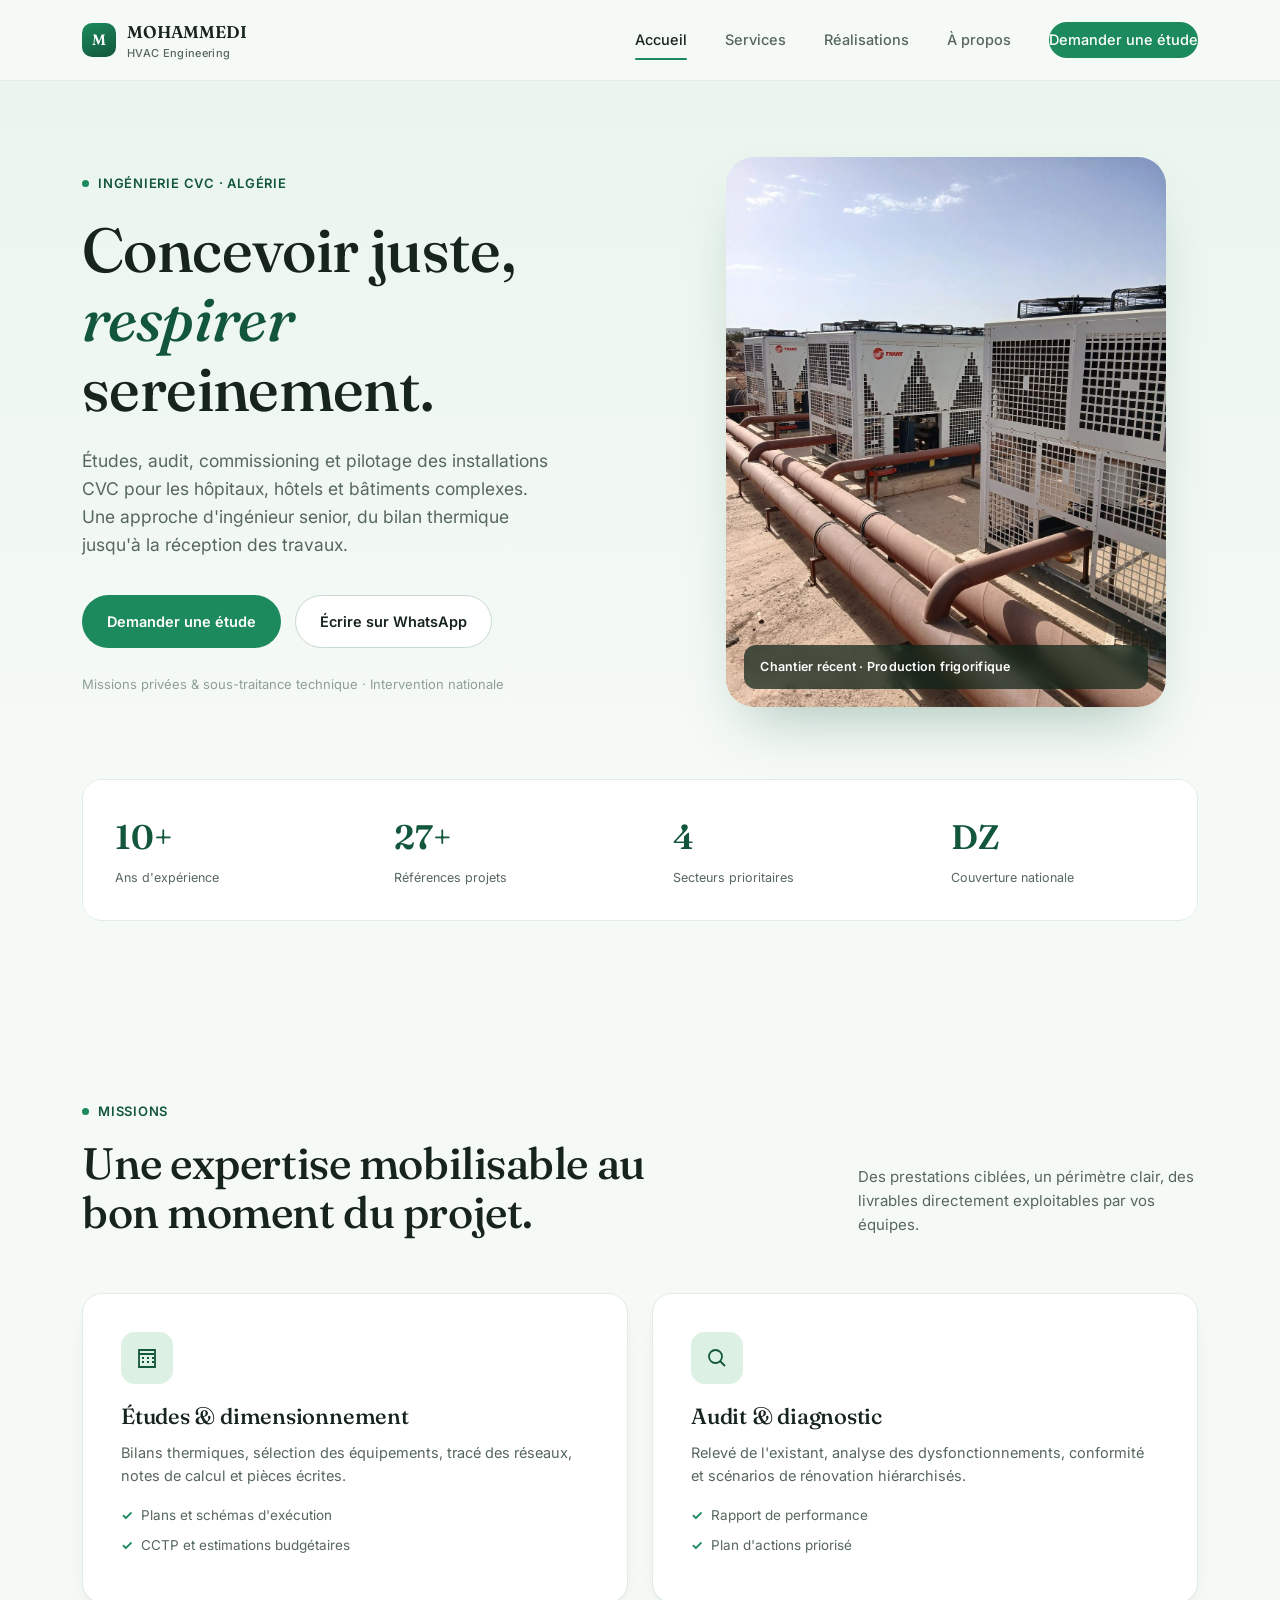
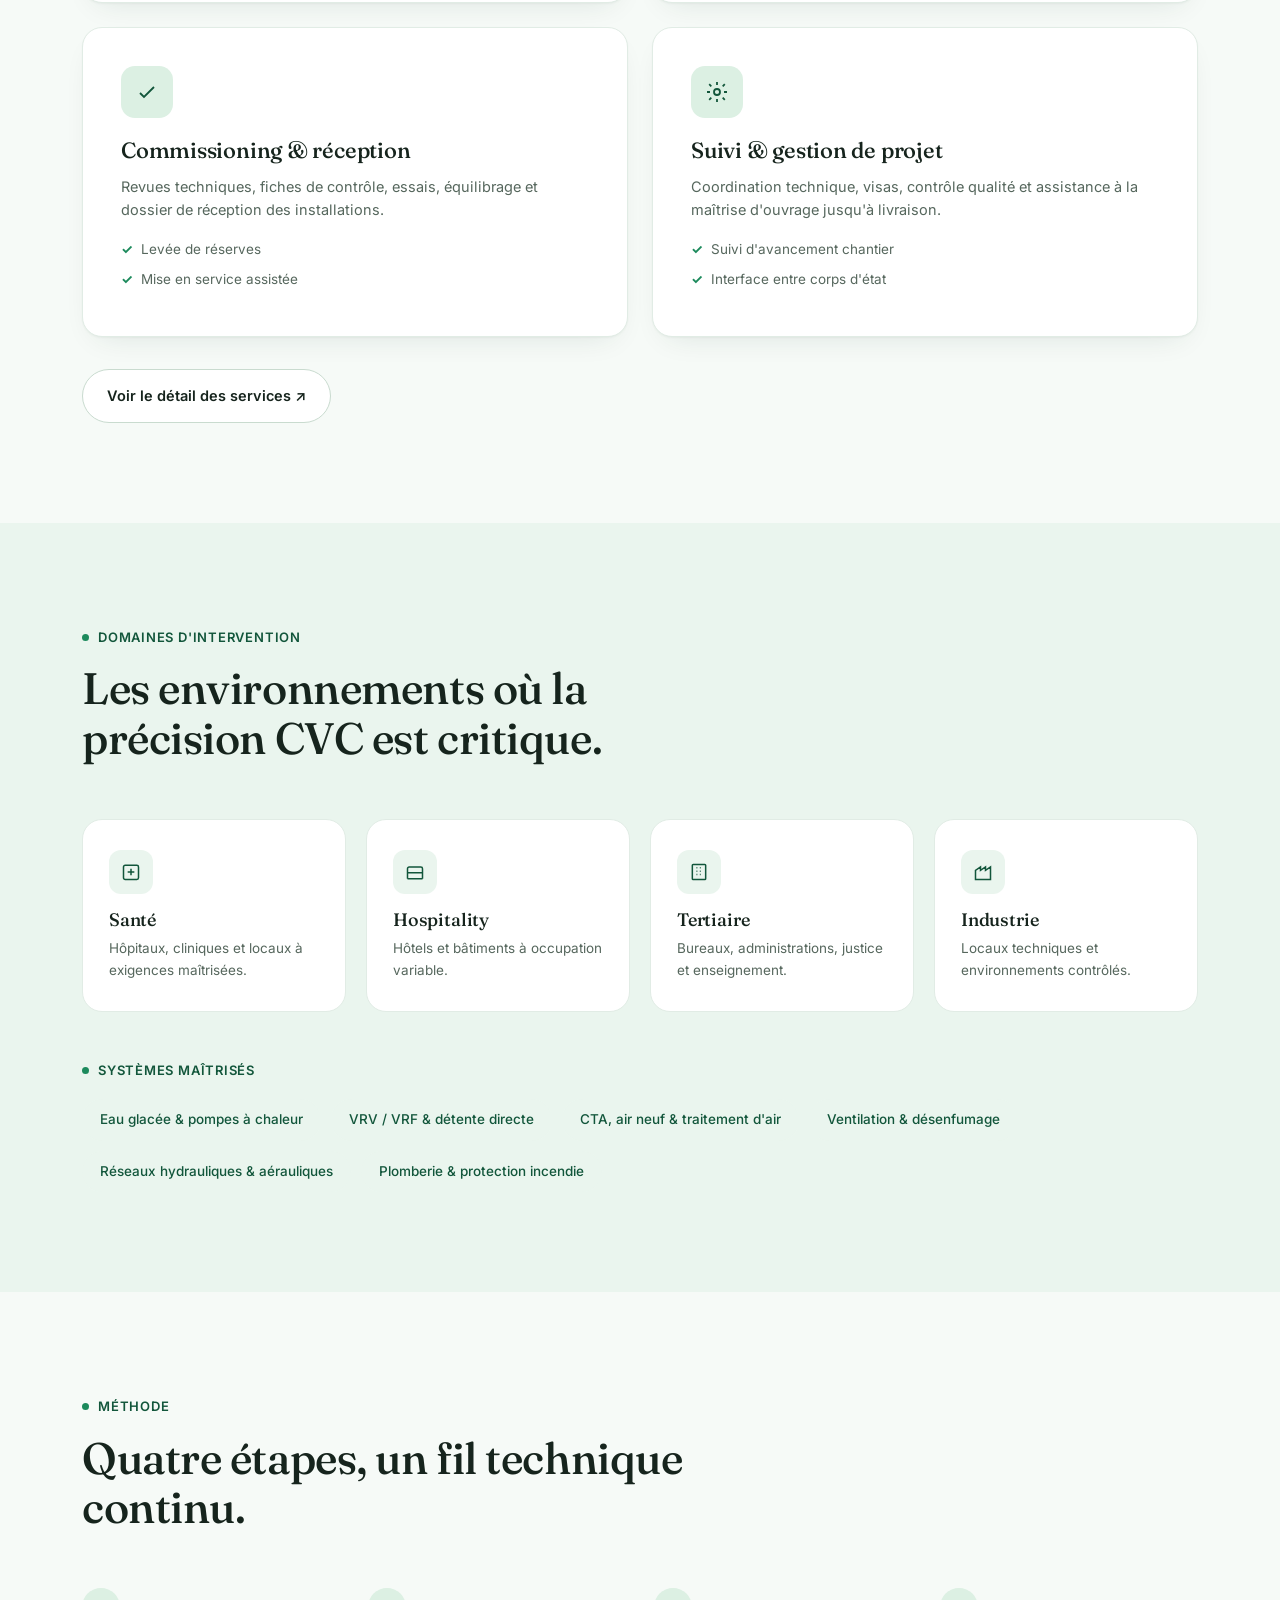
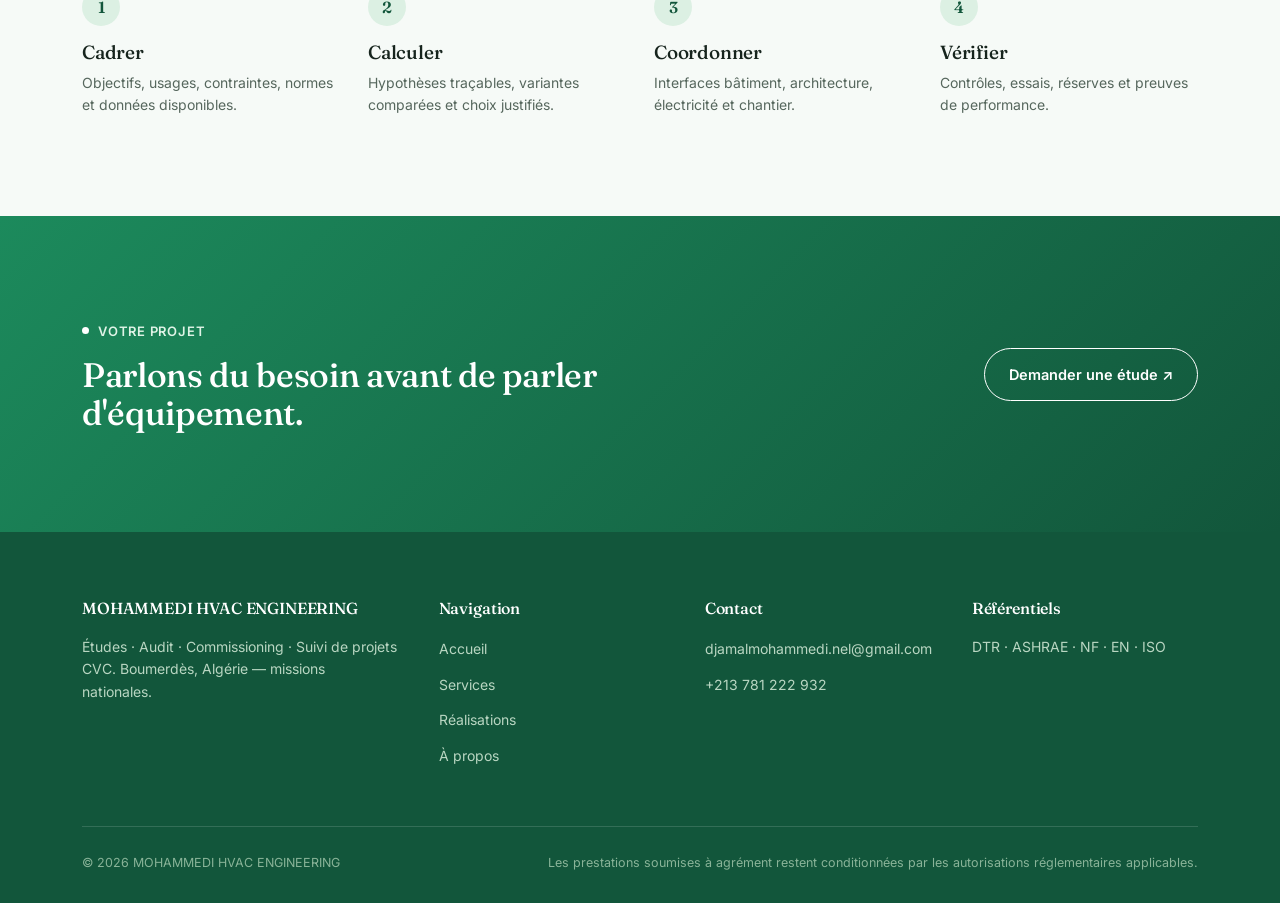
==== commit 3e386f1d: "Ajout des vraies photos de chantier, BIM et etudes en place des schemas illustratifs" ====
--- a/index.html
+++ b/index.html
@@ -49,31 +49,9 @@
         <p class="hero-note">Missions privées &amp; sous-traitance technique · Intervention nationale</p>
       </div>
 
-      <div class="hero-art" aria-hidden="true">
-        <svg viewBox="0 0 400 400" xmlns="http://www.w3.org/2000/svg">
-          <defs>
-            <linearGradient id="g1" x1="0" y1="0" x2="1" y2="1">
-              <stop offset="0%" stop-color="#1C8A5C"/>
-              <stop offset="100%" stop-color="#0F6B45"/>
-            </linearGradient>
-            <linearGradient id="g2" x1="0" y1="0" x2="1" y2="1">
-              <stop offset="0%" stop-color="#DCF0E3"/>
-              <stop offset="100%" stop-color="#EAF5EE"/>
-            </linearGradient>
-          </defs>
-          <circle cx="200" cy="200" r="180" fill="url(#g2)"/>
-          <g class="ribbon" fill="none" stroke="url(#g1)" stroke-width="7" stroke-linecap="round">
-            <path d="M70,150 C150,90 210,210 290,150 C330,120 340,180 310,210"/>
-          </g>
-          <g class="ribbon-2" fill="none" stroke="#1C8A5C" stroke-width="4" stroke-linecap="round" opacity=".55">
-            <path d="M90,250 C160,300 230,220 300,260"/>
-          </g>
-          <g class="ribbon" fill="none" stroke="#0F6B45" stroke-width="3" stroke-linecap="round" opacity=".35">
-            <path d="M110,110 C170,150 230,90 280,120"/>
-          </g>
-          <circle cx="290" cy="150" r="7" fill="#12563B"/>
-          <circle cx="70" cy="150" r="7" fill="#1C8A5C"/>
-        </svg>
+      <div class="hero-photo">
+        <img src="projects/chillers-trane.jpg" alt="Groupes d'eau glacée installés en toiture technique">
+        <div class="hero-photo-tag">Chantier récent · Production frigorifique</div>
       </div>
     </div>
 
--- a/components.css
+++ b/components.css
@@ -18,18 +18,22 @@
 .hero-actions{ display:flex; gap:14px; margin-top:36px; flex-wrap:wrap; }
 .hero-note{ margin-top:26px; font-size:13px; color:var(--ink-faint); }
 
-.hero-art{ position:relative; aspect-ratio:1/1; max-width:460px; margin:0 auto; }
-.hero-art svg{ width:100%; height:100%; }
-.ribbon{ animation:drift 10s ease-in-out infinite; transform-origin:center; }
-.ribbon-2{ animation:drift 12s ease-in-out infinite reverse; }
-@keyframes drift{
-  0%,100%{ transform:translateY(0) scale(1); }
-  50%{ transform:translateY(-10px) scale(1.015); }
+.hero-photo{
+  position:relative; border-radius:var(--radius-lg); overflow:hidden;
+  box-shadow:0 30px 60px -24px rgba(18,86,59,.35);
+  aspect-ratio:4/5; max-width:440px; margin:0 auto;
+}
+.hero-photo img{ width:100%; height:100%; object-fit:cover; }
+.hero-photo-tag{
+  position:absolute; left:18px; bottom:18px; right:18px;
+  background:rgba(16,36,26,.72); backdrop-filter:blur(6px);
+  color:#fff; font-size:12.5px; font-weight:600; letter-spacing:.02em;
+  padding:12px 16px; border-radius:12px;
 }
 
 @media (max-width:900px){
   .hero-grid{ grid-template-columns:1fr; }
-  .hero-art{ max-width:340px; }
+  .hero-photo{ max-width:360px; }
 }
 
 /* ==========================================================================
